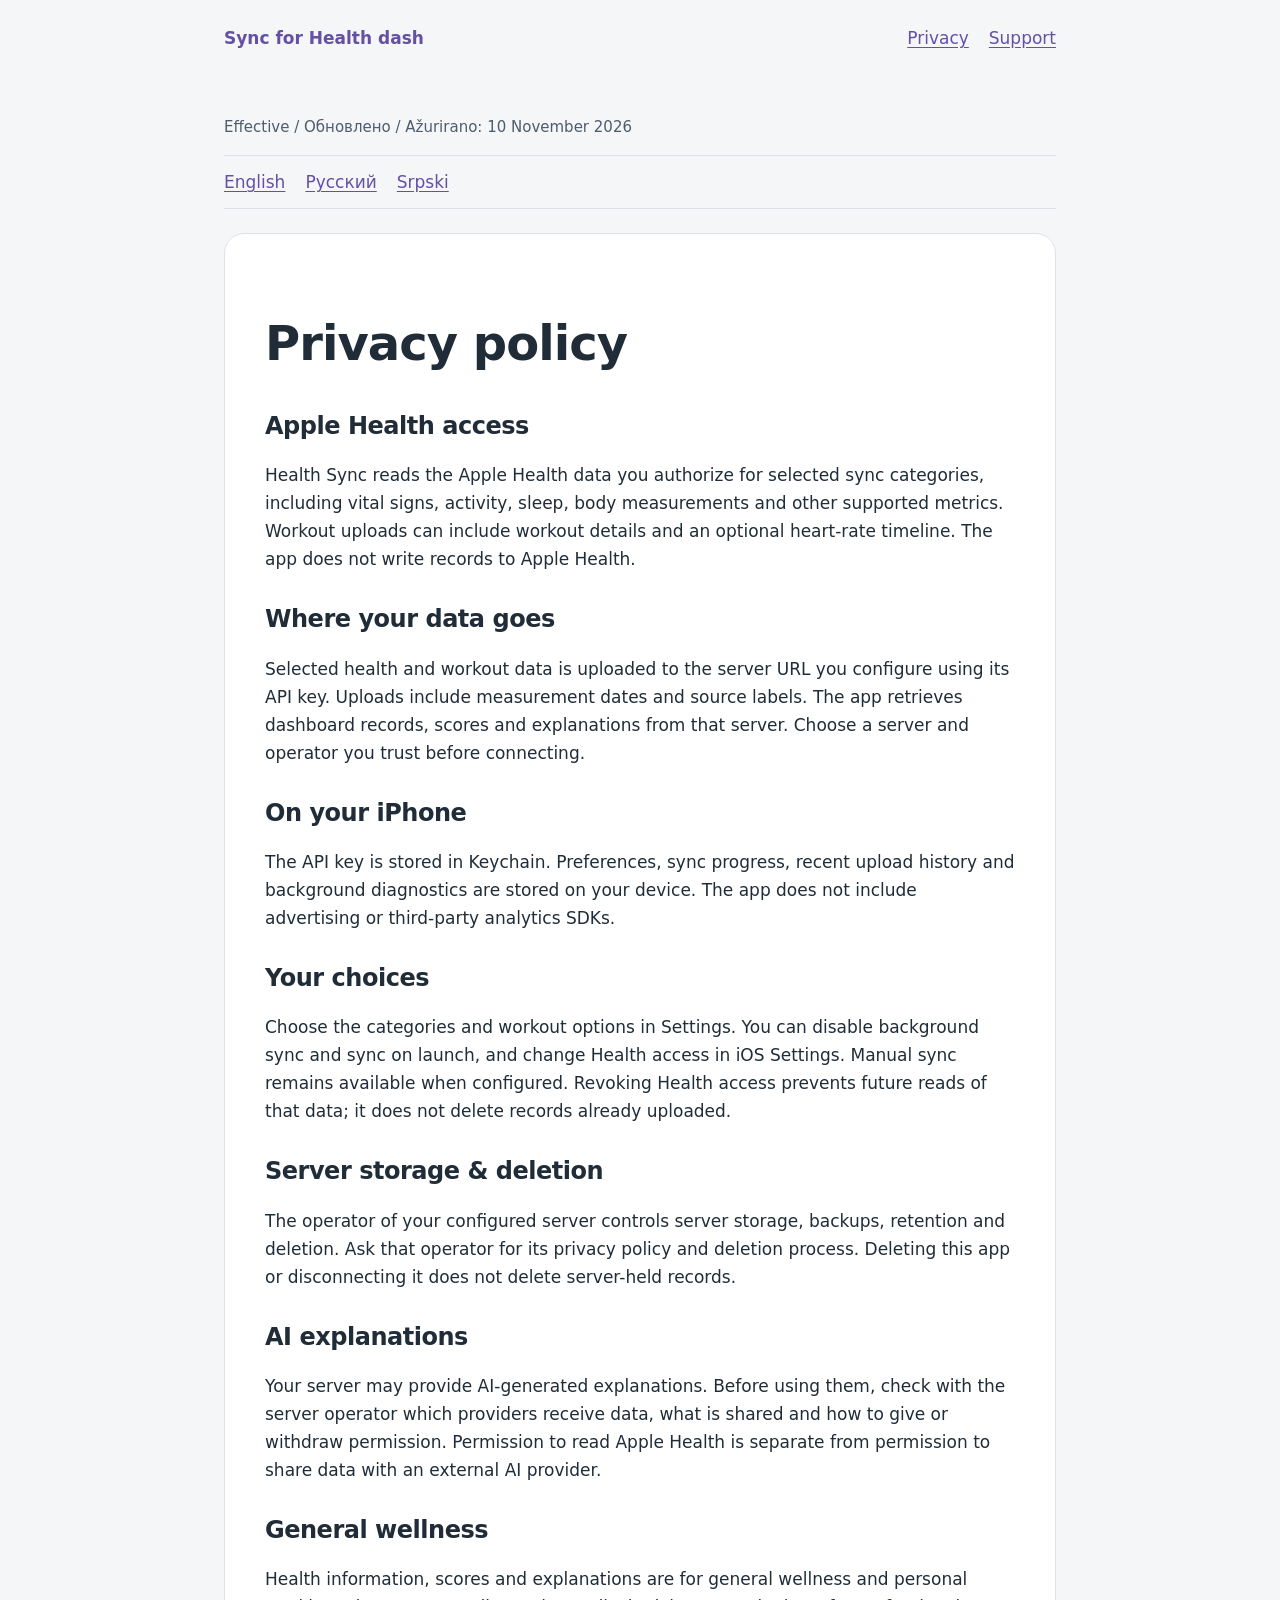
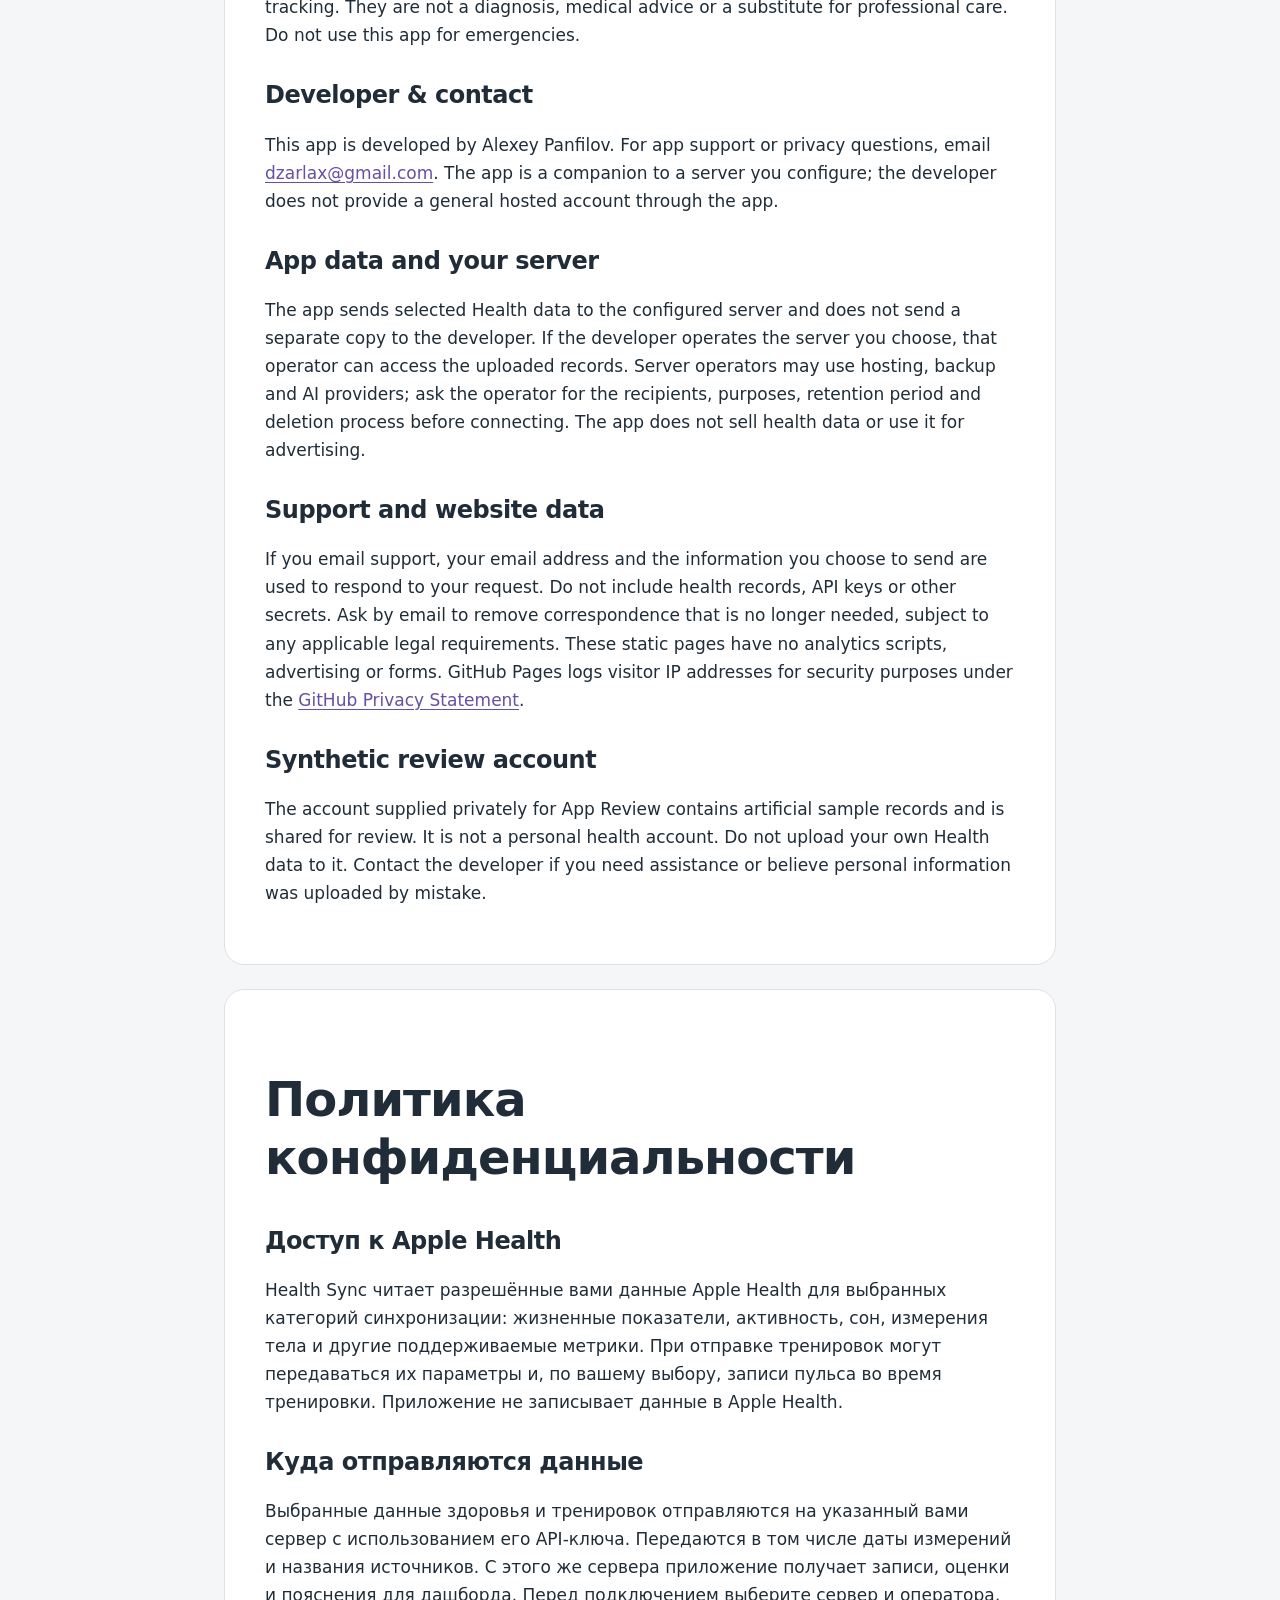
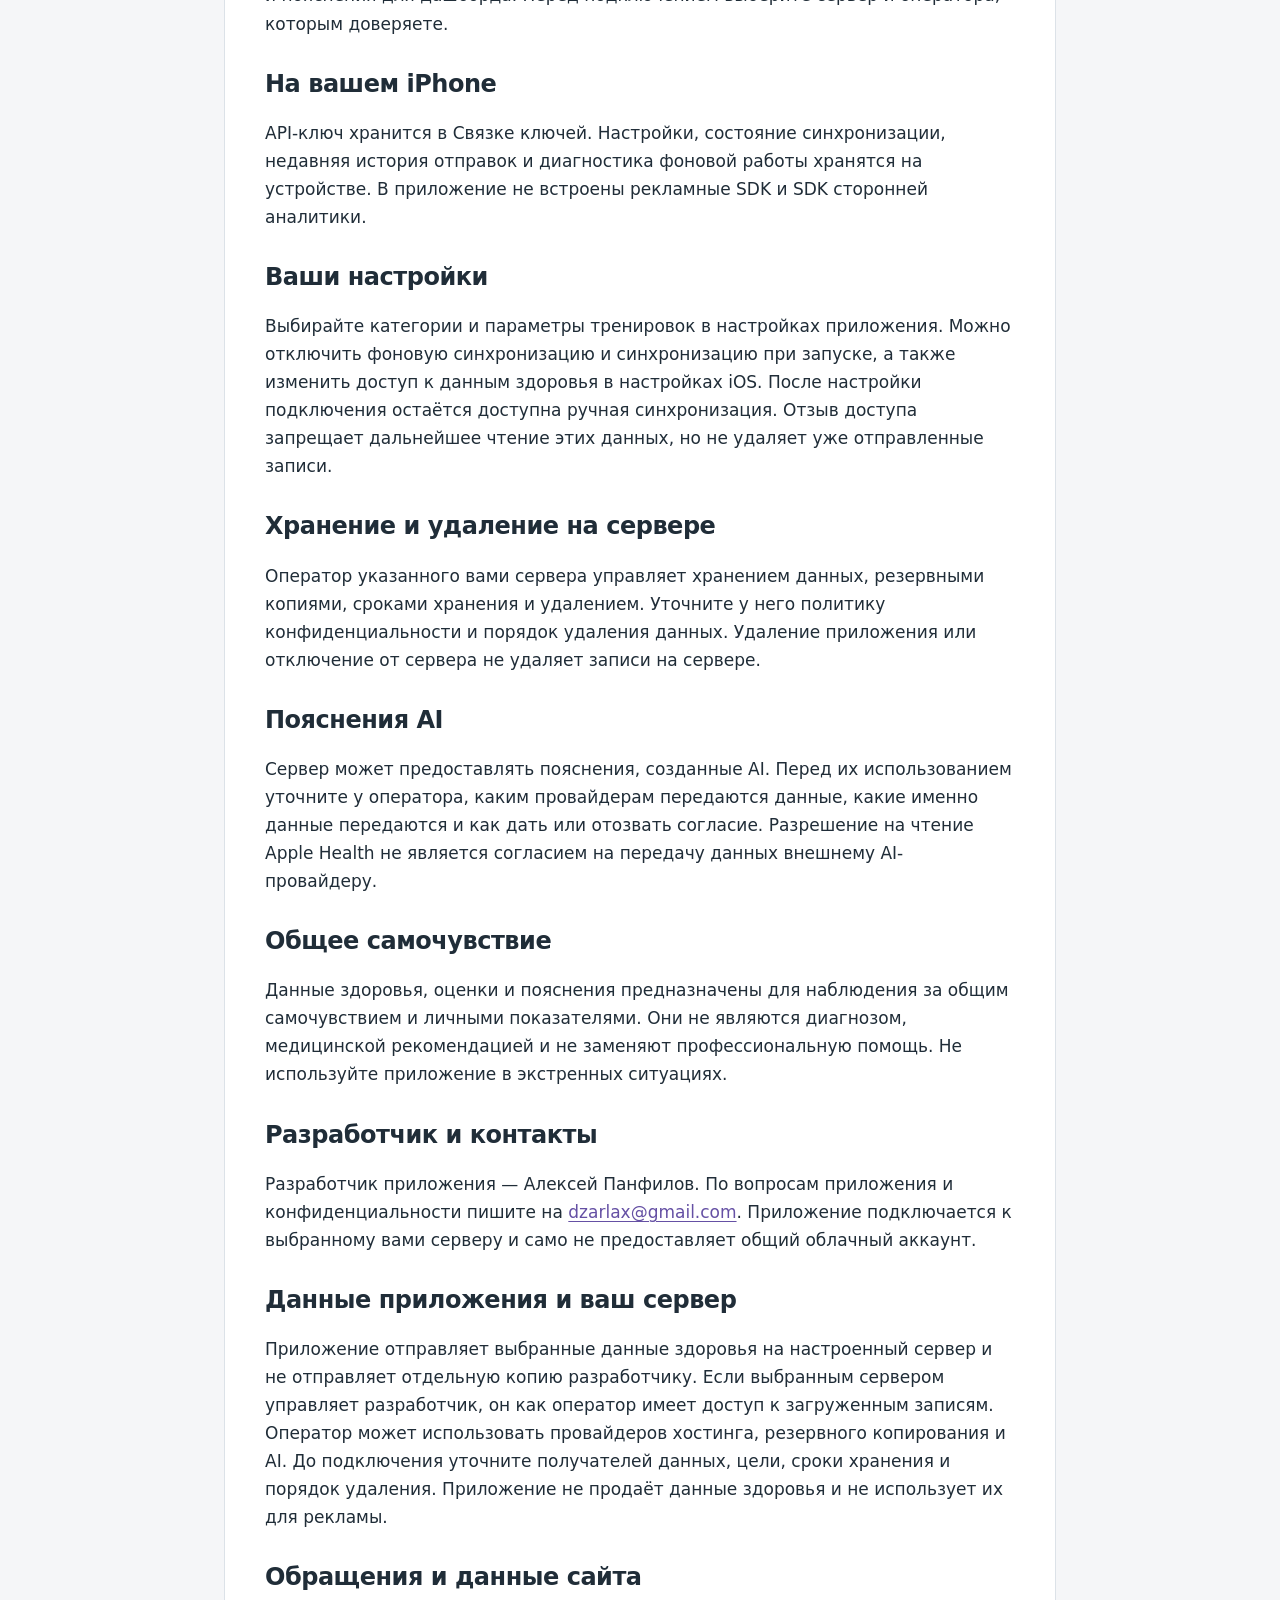
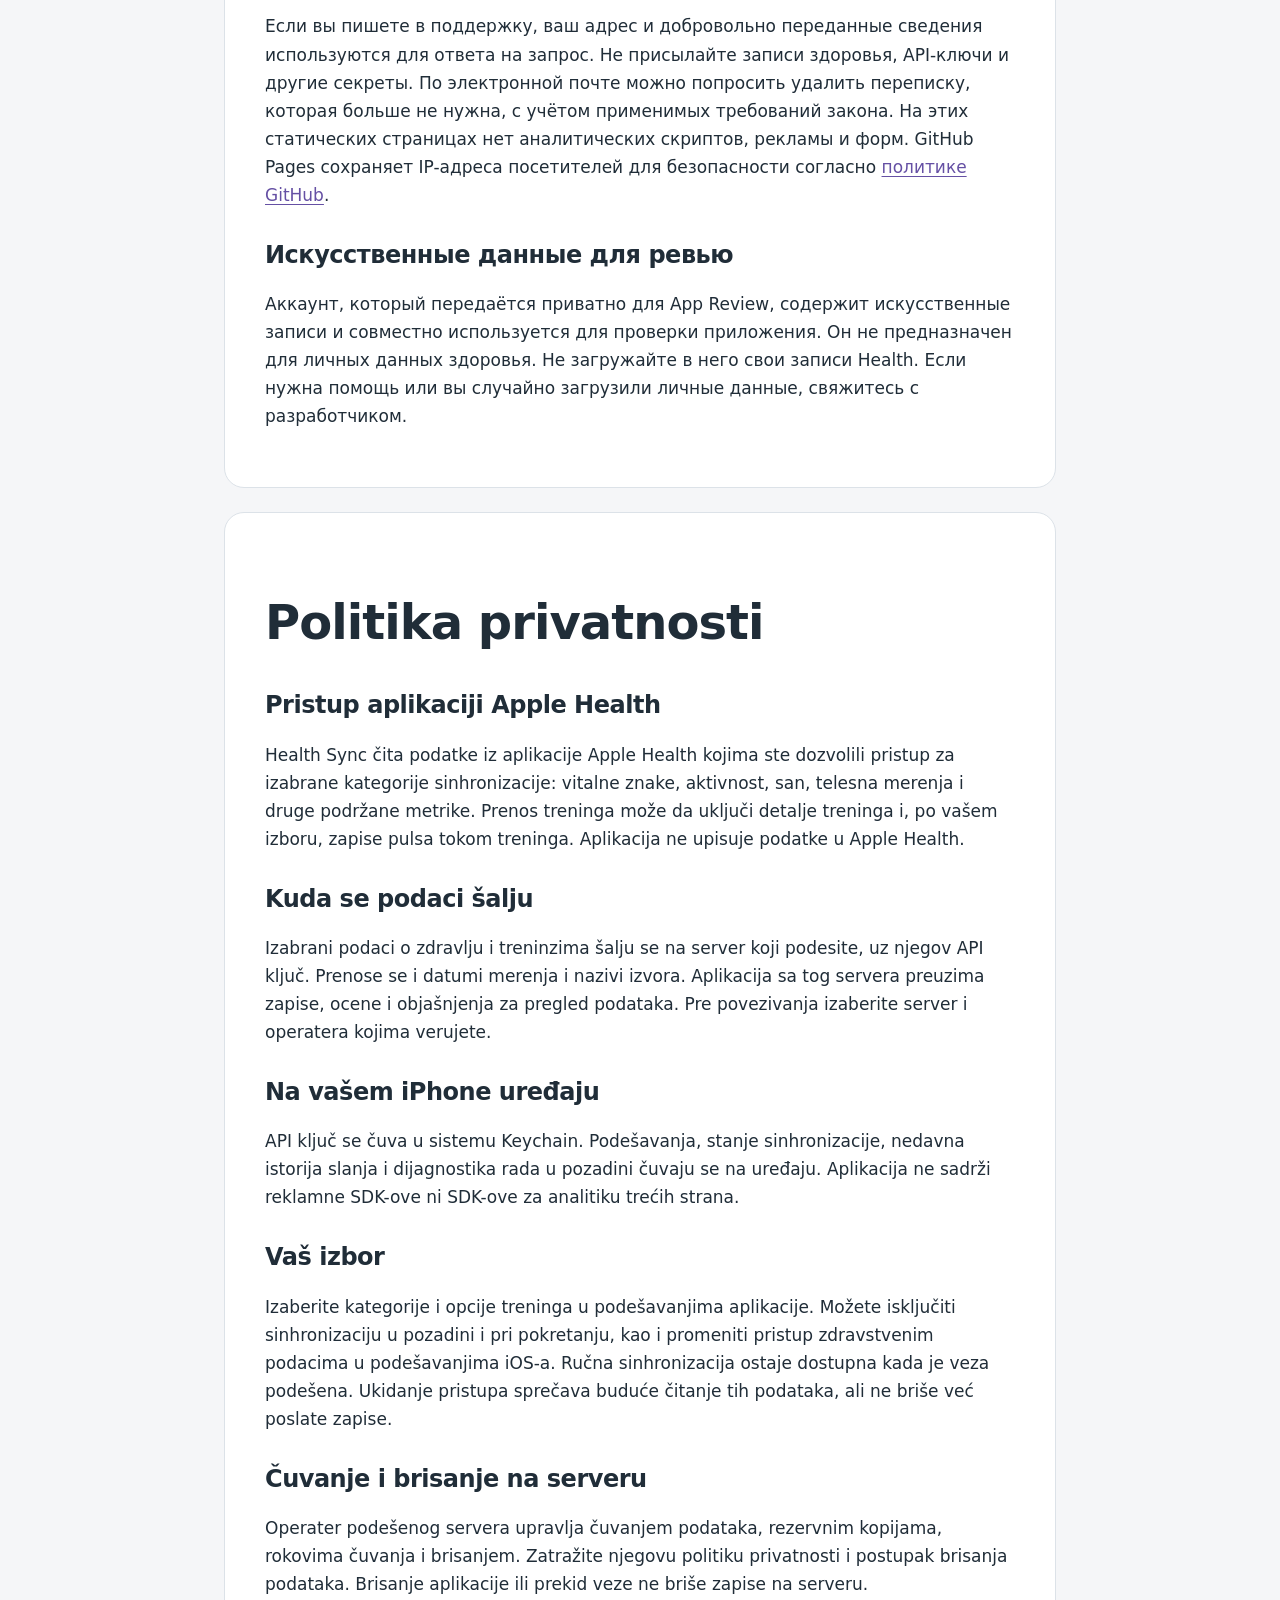
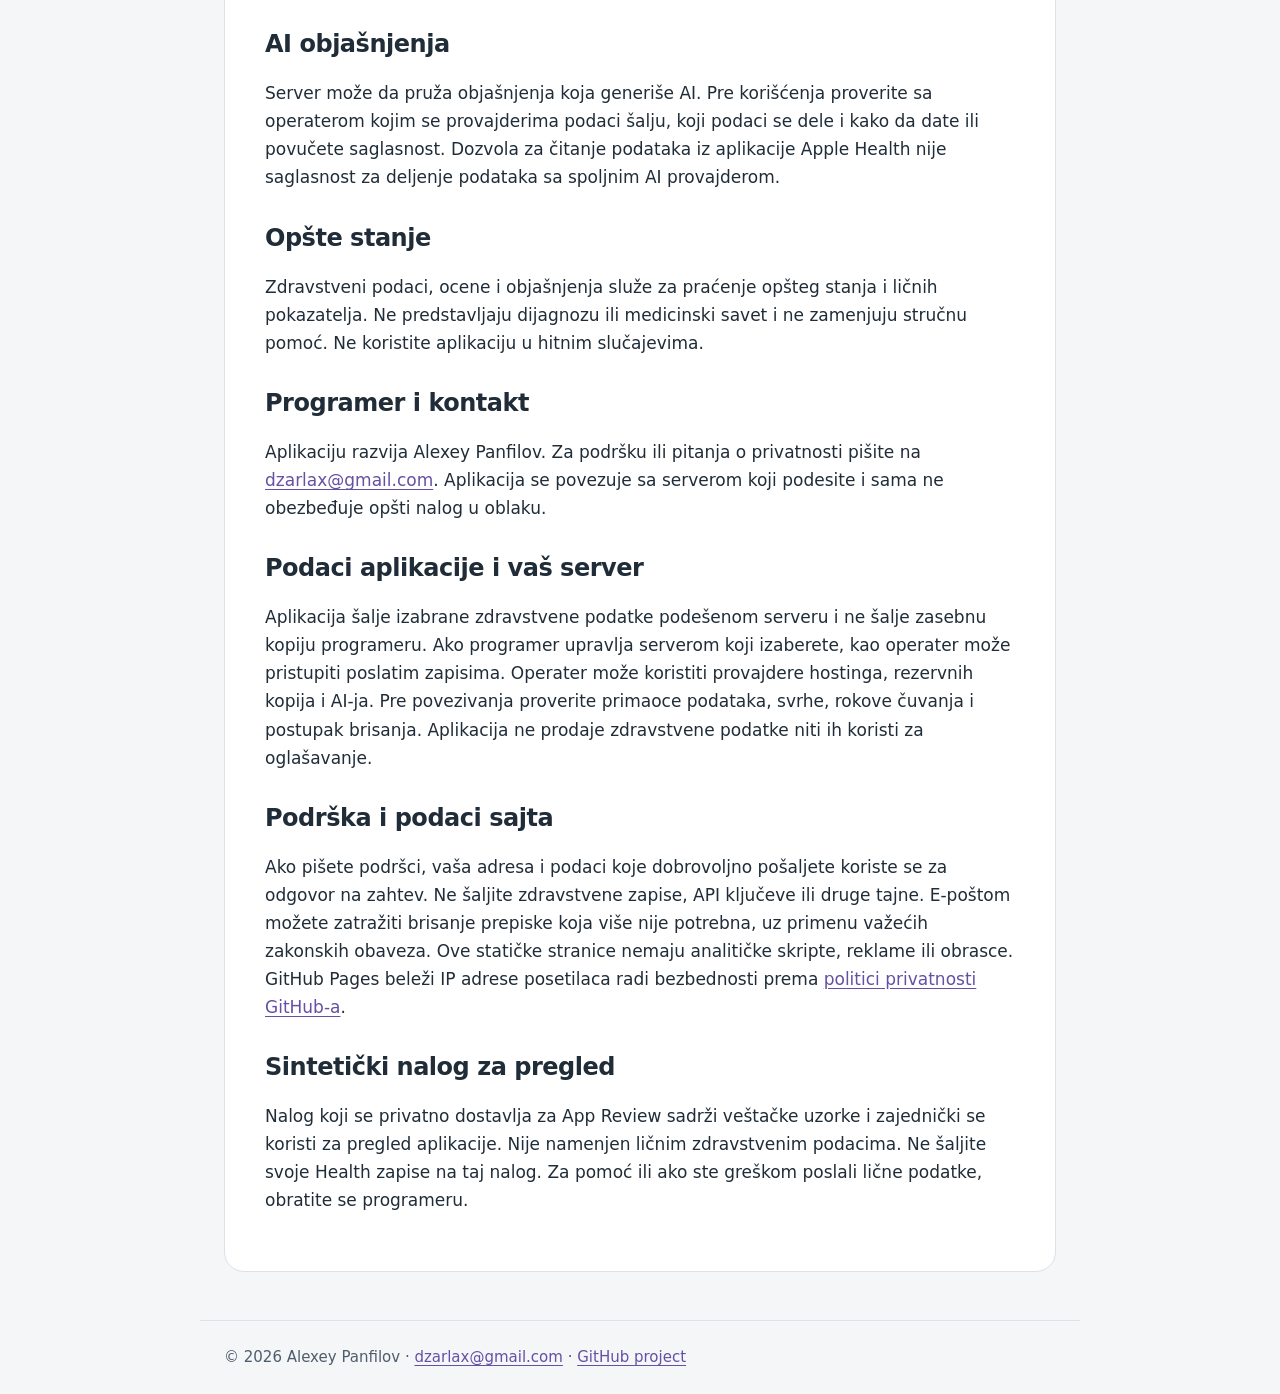
==== privacy.html @ d745d449 "docs: publish Health Sync privacy and support pages" ====
<!doctype html>
<html lang="en"><head><meta charset="utf-8"><meta name="viewport" content="width=device-width,initial-scale=1"><meta name="description" content="Privacy policy for Sync for Health dash, an iPhone companion to a self-hosted Health Dashboard server."><title>Privacy policy · Sync for Health dash</title><link rel="stylesheet" href="site.css"></head><body><header><a href="index.html">Sync for Health dash</a><nav aria-label="Site"><a href="privacy.html">Privacy</a><a href="support.html">Support</a></nav></header><main><p class="meta">Effective / Обновлено / Ažurirano: 10 November 2026</p><nav class="languages" aria-label="Language"><a href="#en" lang="en">English</a><a href="#ru" lang="ru">Русский</a><a href="#sr" lang="sr">Srpski</a></nav><article id="en" lang="en"><h1>Privacy policy</h1><section><h2>Apple Health access</h2><p>Health Sync reads the Apple Health data you authorize for selected sync categories, including vital signs, activity, sleep, body measurements and other supported metrics. Workout uploads can include workout details and an optional heart-rate timeline. The app does not write records to Apple Health.</p></section><section><h2>Where your data goes</h2><p>Selected health and workout data is uploaded to the server URL you configure using its API key. Uploads include measurement dates and source labels. The app retrieves dashboard records, scores and explanations from that server. Choose a server and operator you trust before connecting.</p></section><section><h2>On your iPhone</h2><p>The API key is stored in Keychain. Preferences, sync progress, recent upload history and background diagnostics are stored on your device. The app does not include advertising or third-party analytics SDKs.</p></section><section><h2>Your choices</h2><p>Choose the categories and workout options in Settings. You can disable background sync and sync on launch, and change Health access in iOS Settings. Manual sync remains available when configured. Revoking Health access prevents future reads of that data; it does not delete records already uploaded.</p></section><section><h2>Server storage &amp; deletion</h2><p>The operator of your configured server controls server storage, backups, retention and deletion. Ask that operator for its privacy policy and deletion process. Deleting this app or disconnecting it does not delete server-held records.</p></section><section><h2>AI explanations</h2><p>Your server may provide AI-generated explanations. Before using them, check with the server operator which providers receive data, what is shared and how to give or withdraw permission. Permission to read Apple Health is separate from permission to share data with an external AI provider.</p></section><section><h2>General wellness</h2><p>Health information, scores and explanations are for general wellness and personal tracking. They are not a diagnosis, medical advice or a substitute for professional care. Do not use this app for emergencies.</p></section><section><h2>Developer &amp; contact</h2><p>This app is developed by Alexey Panfilov. For app support or privacy questions, email <a href="mailto:dzarlax@gmail.com">dzarlax@gmail.com</a>. The app is a companion to a server you configure; the developer does not provide a general hosted account through the app.</p></section><section><h2>App data and your server</h2><p>The app sends selected Health data to the configured server and does not send a separate copy to the developer. If the developer operates the server you choose, that operator can access the uploaded records. Server operators may use hosting, backup and AI providers; ask the operator for the recipients, purposes, retention period and deletion process before connecting. The app does not sell health data or use it for advertising.</p></section><section><h2>Support and website data</h2><p>If you email support, your email address and the information you choose to send are used to respond to your request. Do not include health records, API keys or other secrets. Ask by email to remove correspondence that is no longer needed, subject to any applicable legal requirements. These static pages have no analytics scripts, advertising or forms. GitHub Pages logs visitor IP addresses for security purposes under the <a href="https://docs.github.com/en/site-policy/privacy-policies/github-general-privacy-statement">GitHub Privacy Statement</a>.</p></section><section><h2>Synthetic review account</h2><p>The account supplied privately for App Review contains artificial sample records and is shared for review. It is not a personal health account. Do not upload your own Health data to it. Contact the developer if you need assistance or believe personal information was uploaded by mistake.</p></section></article><article id="ru" lang="ru"><h1>Политика конфиденциальности</h1><section><h2>Доступ к Apple Health</h2><p>Health Sync читает разрешённые вами данные Apple Health для выбранных категорий синхронизации: жизненные показатели, активность, сон, измерения тела и другие поддерживаемые метрики. При отправке тренировок могут передаваться их параметры и, по вашему выбору, записи пульса во время тренировки. Приложение не записывает данные в Apple Health.</p></section><section><h2>Куда отправляются данные</h2><p>Выбранные данные здоровья и тренировок отправляются на указанный вами сервер с использованием его API-ключа. Передаются в том числе даты измерений и названия источников. С этого же сервера приложение получает записи, оценки и пояснения для дашборда. Перед подключением выберите сервер и оператора, которым доверяете.</p></section><section><h2>На вашем iPhone</h2><p>API-ключ хранится в Связке ключей. Настройки, состояние синхронизации, недавняя история отправок и диагностика фоновой работы хранятся на устройстве. В приложение не встроены рекламные SDK и SDK сторонней аналитики.</p></section><section><h2>Ваши настройки</h2><p>Выбирайте категории и параметры тренировок в настройках приложения. Можно отключить фоновую синхронизацию и синхронизацию при запуске, а также изменить доступ к данным здоровья в настройках iOS. После настройки подключения остаётся доступна ручная синхронизация. Отзыв доступа запрещает дальнейшее чтение этих данных, но не удаляет уже отправленные записи.</p></section><section><h2>Хранение и удаление на сервере</h2><p>Оператор указанного вами сервера управляет хранением данных, резервными копиями, сроками хранения и удалением. Уточните у него политику конфиденциальности и порядок удаления данных. Удаление приложения или отключение от сервера не удаляет записи на сервере.</p></section><section><h2>Пояснения AI</h2><p>Сервер может предоставлять пояснения, созданные AI. Перед их использованием уточните у оператора, каким провайдерам передаются данные, какие именно данные передаются и как дать или отозвать согласие. Разрешение на чтение Apple Health не является согласием на передачу данных внешнему AI-провайдеру.</p></section><section><h2>Общее самочувствие</h2><p>Данные здоровья, оценки и пояснения предназначены для наблюдения за общим самочувствием и личными показателями. Они не являются диагнозом, медицинской рекомендацией и не заменяют профессиональную помощь. Не используйте приложение в экстренных ситуациях.</p></section><section><h2>Разработчик и контакты</h2><p>Разработчик приложения — Алексей Панфилов. По вопросам приложения и конфиденциальности пишите на <a href="mailto:dzarlax@gmail.com">dzarlax@gmail.com</a>. Приложение подключается к выбранному вами серверу и само не предоставляет общий облачный аккаунт.</p></section><section><h2>Данные приложения и ваш сервер</h2><p>Приложение отправляет выбранные данные здоровья на настроенный сервер и не отправляет отдельную копию разработчику. Если выбранным сервером управляет разработчик, он как оператор имеет доступ к загруженным записям. Оператор может использовать провайдеров хостинга, резервного копирования и AI. До подключения уточните получателей данных, цели, сроки хранения и порядок удаления. Приложение не продаёт данные здоровья и не использует их для рекламы.</p></section><section><h2>Обращения и данные сайта</h2><p>Если вы пишете в поддержку, ваш адрес и добровольно переданные сведения используются для ответа на запрос. Не присылайте записи здоровья, API-ключи и другие секреты. По электронной почте можно попросить удалить переписку, которая больше не нужна, с учётом применимых требований закона. На этих статических страницах нет аналитических скриптов, рекламы и форм. GitHub Pages сохраняет IP-адреса посетителей для безопасности согласно <a href="https://docs.github.com/en/site-policy/privacy-policies/github-general-privacy-statement">политике GitHub</a>.</p></section><section><h2>Искусственные данные для ревью</h2><p>Аккаунт, который передаётся приватно для App Review, содержит искусственные записи и совместно используется для проверки приложения. Он не предназначен для личных данных здоровья. Не загружайте в него свои записи Health. Если нужна помощь или вы случайно загрузили личные данные, свяжитесь с разработчиком.</p></section></article><article id="sr" lang="sr"><h1>Politika privatnosti</h1><section><h2>Pristup aplikaciji Apple Health</h2><p>Health Sync čita podatke iz aplikacije Apple Health kojima ste dozvolili pristup za izabrane kategorije sinhronizacije: vitalne znake, aktivnost, san, telesna merenja i druge podržane metrike. Prenos treninga može da uključi detalje treninga i, po vašem izboru, zapise pulsa tokom treninga. Aplikacija ne upisuje podatke u Apple Health.</p></section><section><h2>Kuda se podaci šalju</h2><p>Izabrani podaci o zdravlju i treninzima šalju se na server koji podesite, uz njegov API ključ. Prenose se i datumi merenja i nazivi izvora. Aplikacija sa tog servera preuzima zapise, ocene i objašnjenja za pregled podataka. Pre povezivanja izaberite server i operatera kojima verujete.</p></section><section><h2>Na vašem iPhone uređaju</h2><p>API ključ se čuva u sistemu Keychain. Podešavanja, stanje sinhronizacije, nedavna istorija slanja i dijagnostika rada u pozadini čuvaju se na uređaju. Aplikacija ne sadrži reklamne SDK-ove ni SDK-ove za analitiku trećih strana.</p></section><section><h2>Vaš izbor</h2><p>Izaberite kategorije i opcije treninga u podešavanjima aplikacije. Možete isključiti sinhronizaciju u pozadini i pri pokretanju, kao i promeniti pristup zdravstvenim podacima u podešavanjima iOS-a. Ručna sinhronizacija ostaje dostupna kada je veza podešena. Ukidanje pristupa sprečava buduće čitanje tih podataka, ali ne briše već poslate zapise.</p></section><section><h2>Čuvanje i brisanje na serveru</h2><p>Operater podešenog servera upravlja čuvanjem podataka, rezervnim kopijama, rokovima čuvanja i brisanjem. Zatražite njegovu politiku privatnosti i postupak brisanja podataka. Brisanje aplikacije ili prekid veze ne briše zapise na serveru.</p></section><section><h2>AI objašnjenja</h2><p>Server može da pruža objašnjenja koja generiše AI. Pre korišćenja proverite sa operaterom kojim se provajderima podaci šalju, koji podaci se dele i kako da date ili povučete saglasnost. Dozvola za čitanje podataka iz aplikacije Apple Health nije saglasnost za deljenje podataka sa spoljnim AI provajderom.</p></section><section><h2>Opšte stanje</h2><p>Zdravstveni podaci, ocene i objašnjenja služe za praćenje opšteg stanja i ličnih pokazatelja. Ne predstavljaju dijagnozu ili medicinski savet i ne zamenjuju stručnu pomoć. Ne koristite aplikaciju u hitnim slučajevima.</p></section><section><h2>Programer i kontakt</h2><p>Aplikaciju razvija Alexey Panfilov. Za podršku ili pitanja o privatnosti pišite na <a href="mailto:dzarlax@gmail.com">dzarlax@gmail.com</a>. Aplikacija se povezuje sa serverom koji podesite i sama ne obezbeđuje opšti nalog u oblaku.</p></section><section><h2>Podaci aplikacije i vaš server</h2><p>Aplikacija šalje izabrane zdravstvene podatke podešenom serveru i ne šalje zasebnu kopiju programeru. Ako programer upravlja serverom koji izaberete, kao operater može pristupiti poslatim zapisima. Operater može koristiti provajdere hostinga, rezervnih kopija i AI-ja. Pre povezivanja proverite primaoce podataka, svrhe, rokove čuvanja i postupak brisanja. Aplikacija ne prodaje zdravstvene podatke niti ih koristi za oglašavanje.</p></section><section><h2>Podrška i podaci sajta</h2><p>Ako pišete podršci, vaša adresa i podaci koje dobrovoljno pošaljete koriste se za odgovor na zahtev. Ne šaljite zdravstvene zapise, API ključeve ili druge tajne. E-poštom možete zatražiti brisanje prepiske koja više nije potrebna, uz primenu važećih zakonskih obaveza. Ove statičke stranice nemaju analitičke skripte, reklame ili obrasce. GitHub Pages beleži IP adrese posetilaca radi bezbednosti prema <a href="https://docs.github.com/en/site-policy/privacy-policies/github-general-privacy-statement">politici privatnosti GitHub-a</a>.</p></section><section><h2>Sintetički nalog za pregled</h2><p>Nalog koji se privatno dostavlja za App Review sadrži veštačke uzorke i zajednički se koristi za pregled aplikacije. Nije namenjen ličnim zdravstvenim podacima. Ne šaljite svoje Health zapise na taj nalog. Za pomoć ili ako ste greškom poslali lične podatke, obratite se programeru.</p></section></article></main><footer>© 2026 Alexey Panfilov · <a href="mailto:dzarlax@gmail.com">dzarlax@gmail.com</a> · <a href="https://github.com/Dzarlax-AI/health-sync">GitHub project</a></footer></body></html>
---- site.css ----
*{box-sizing:border-box}:root{color-scheme:light dark;--bg:#f5f6f8;--paper:#fff;--ink:#202d38;--muted:#4e5d6d;--accent:#6550a4;--line:#dce2e8}body{margin:0;background:var(--bg);color:var(--ink);font:17px/1.65 system-ui,-apple-system,sans-serif}header,main,footer{max-width:880px;margin:auto;padding:24px}header{display:flex;align-items:center;justify-content:space-between;gap:20px;flex-wrap:wrap}header>a{font-weight:700;text-decoration:none}nav{display:flex;gap:20px;flex-wrap:wrap}a{color:var(--accent);text-underline-offset:.2em}h1,h2,h3{line-height:1.22;letter-spacing:-.02em}h1{font-size:clamp(32px,6vw,48px)}h2{font-size:24px;margin-top:32px}article{background:var(--paper);border:1px solid var(--line);border-radius:20px;padding:clamp(20px,5vw,40px);margin:24px 0;scroll-margin-top:20px}p,li{overflow-wrap:anywhere}.meta{color:var(--muted);font-size:15px}.languages{padding:12px 0;border-top:1px solid var(--line);border-bottom:1px solid var(--line)}footer{border-top:1px solid var(--line);font-size:15px;color:var(--muted)}@media(prefers-color-scheme:dark){:root{--bg:#1c222c;--paper:#292f3f;--ink:#eff2f8;--muted:#b4becf;--accent:#b9a7f2;--line:#444d61}}
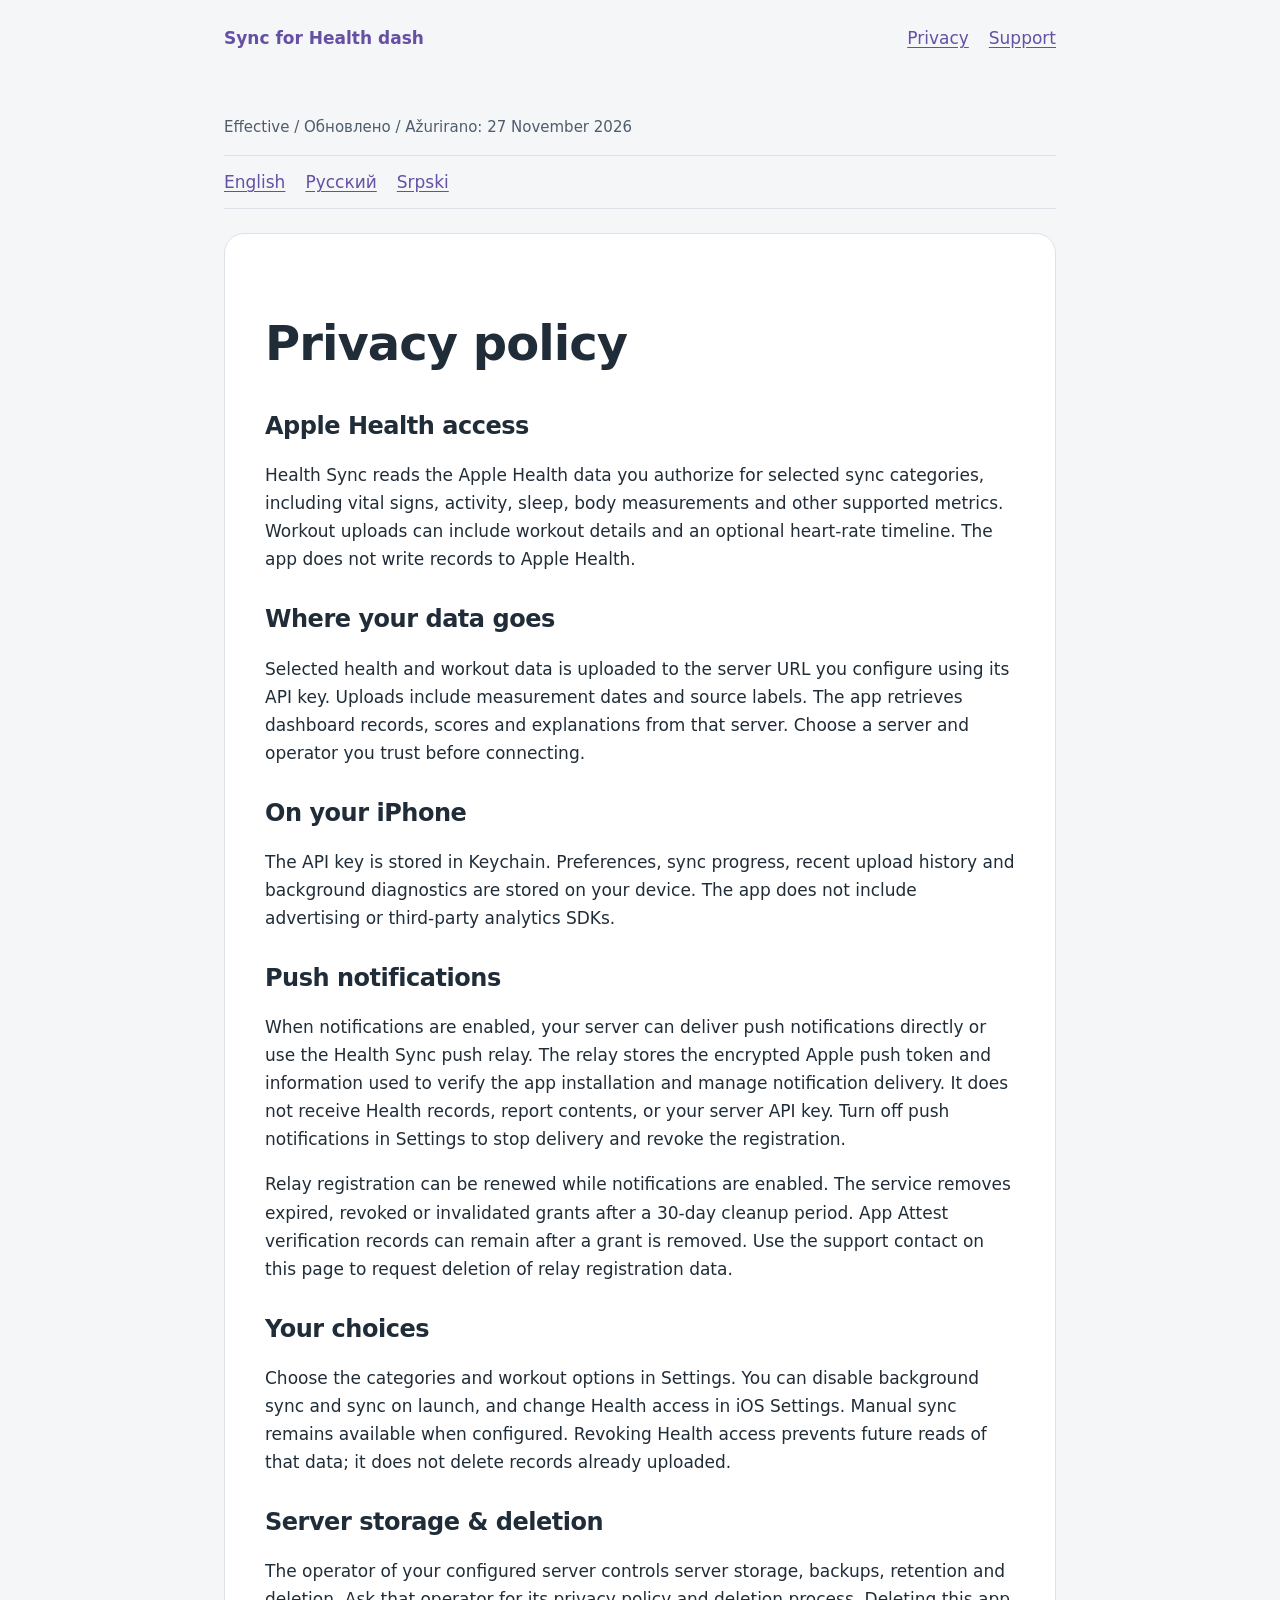
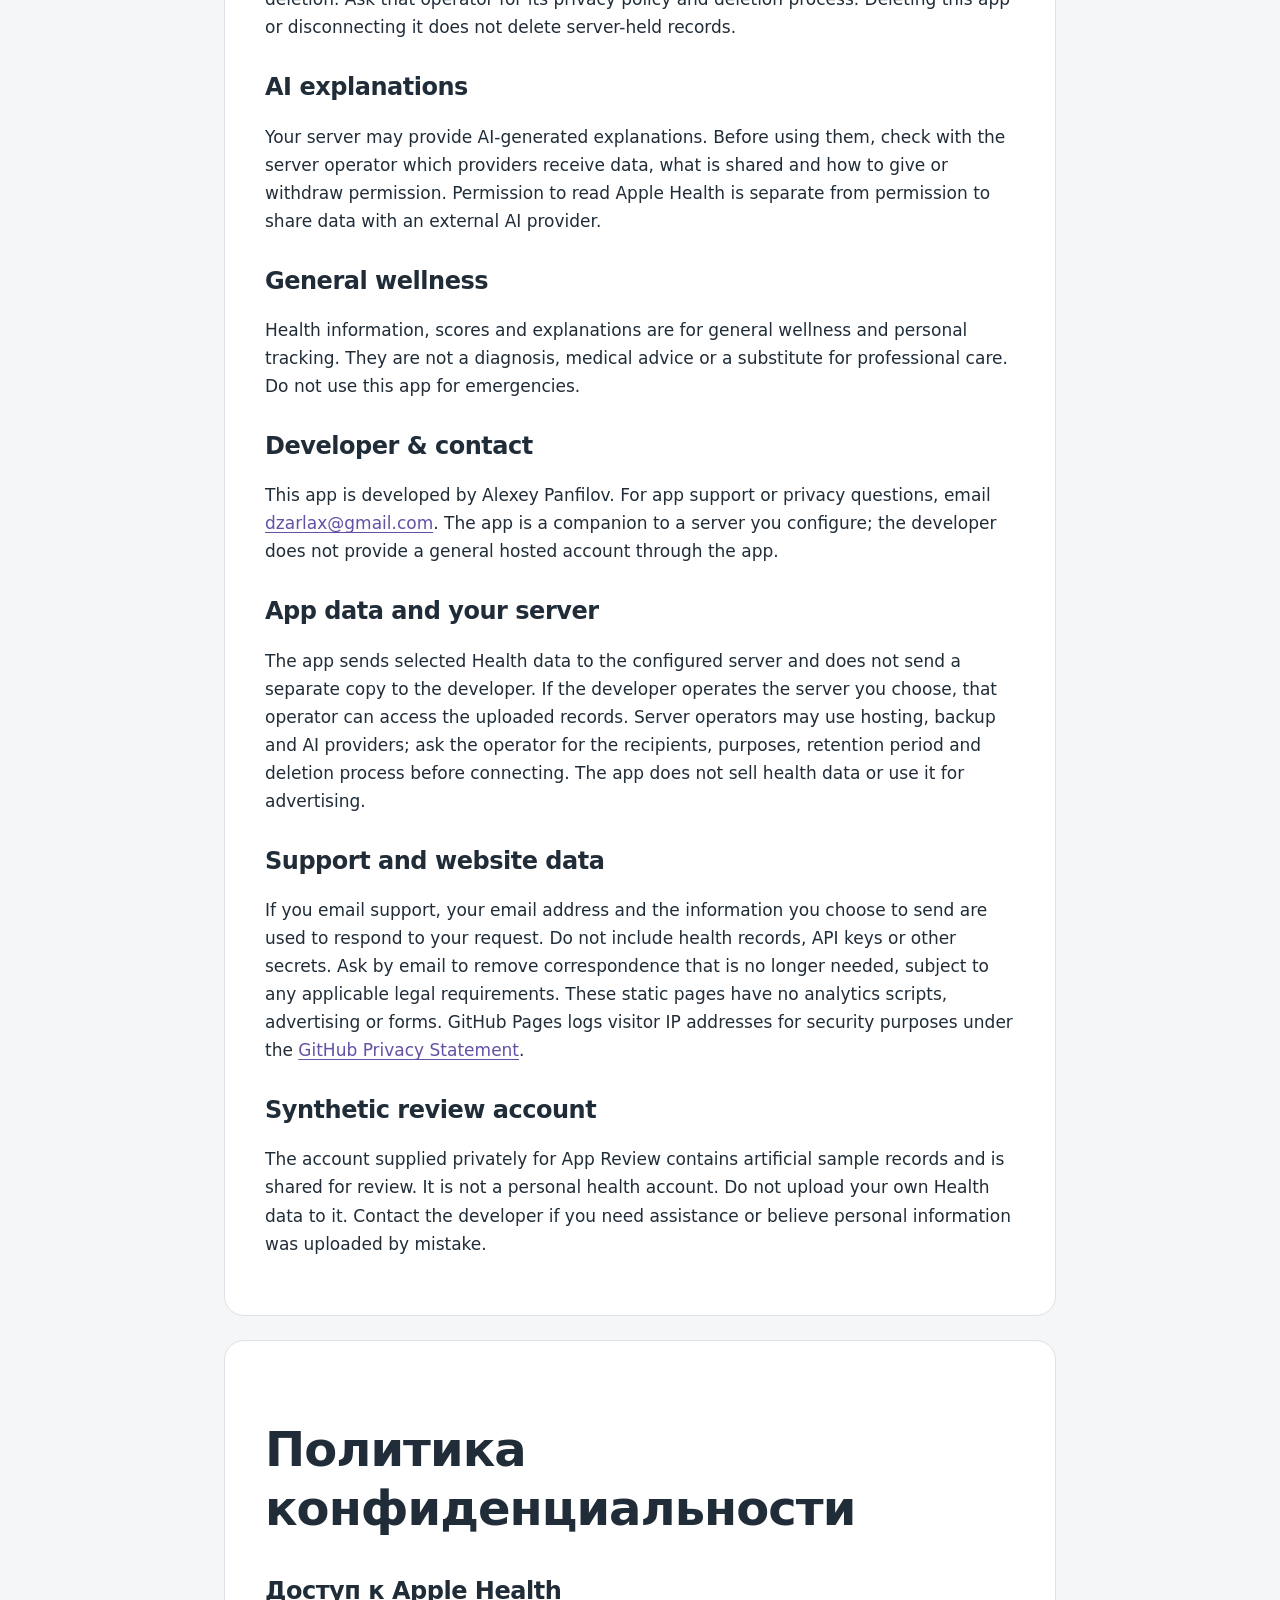
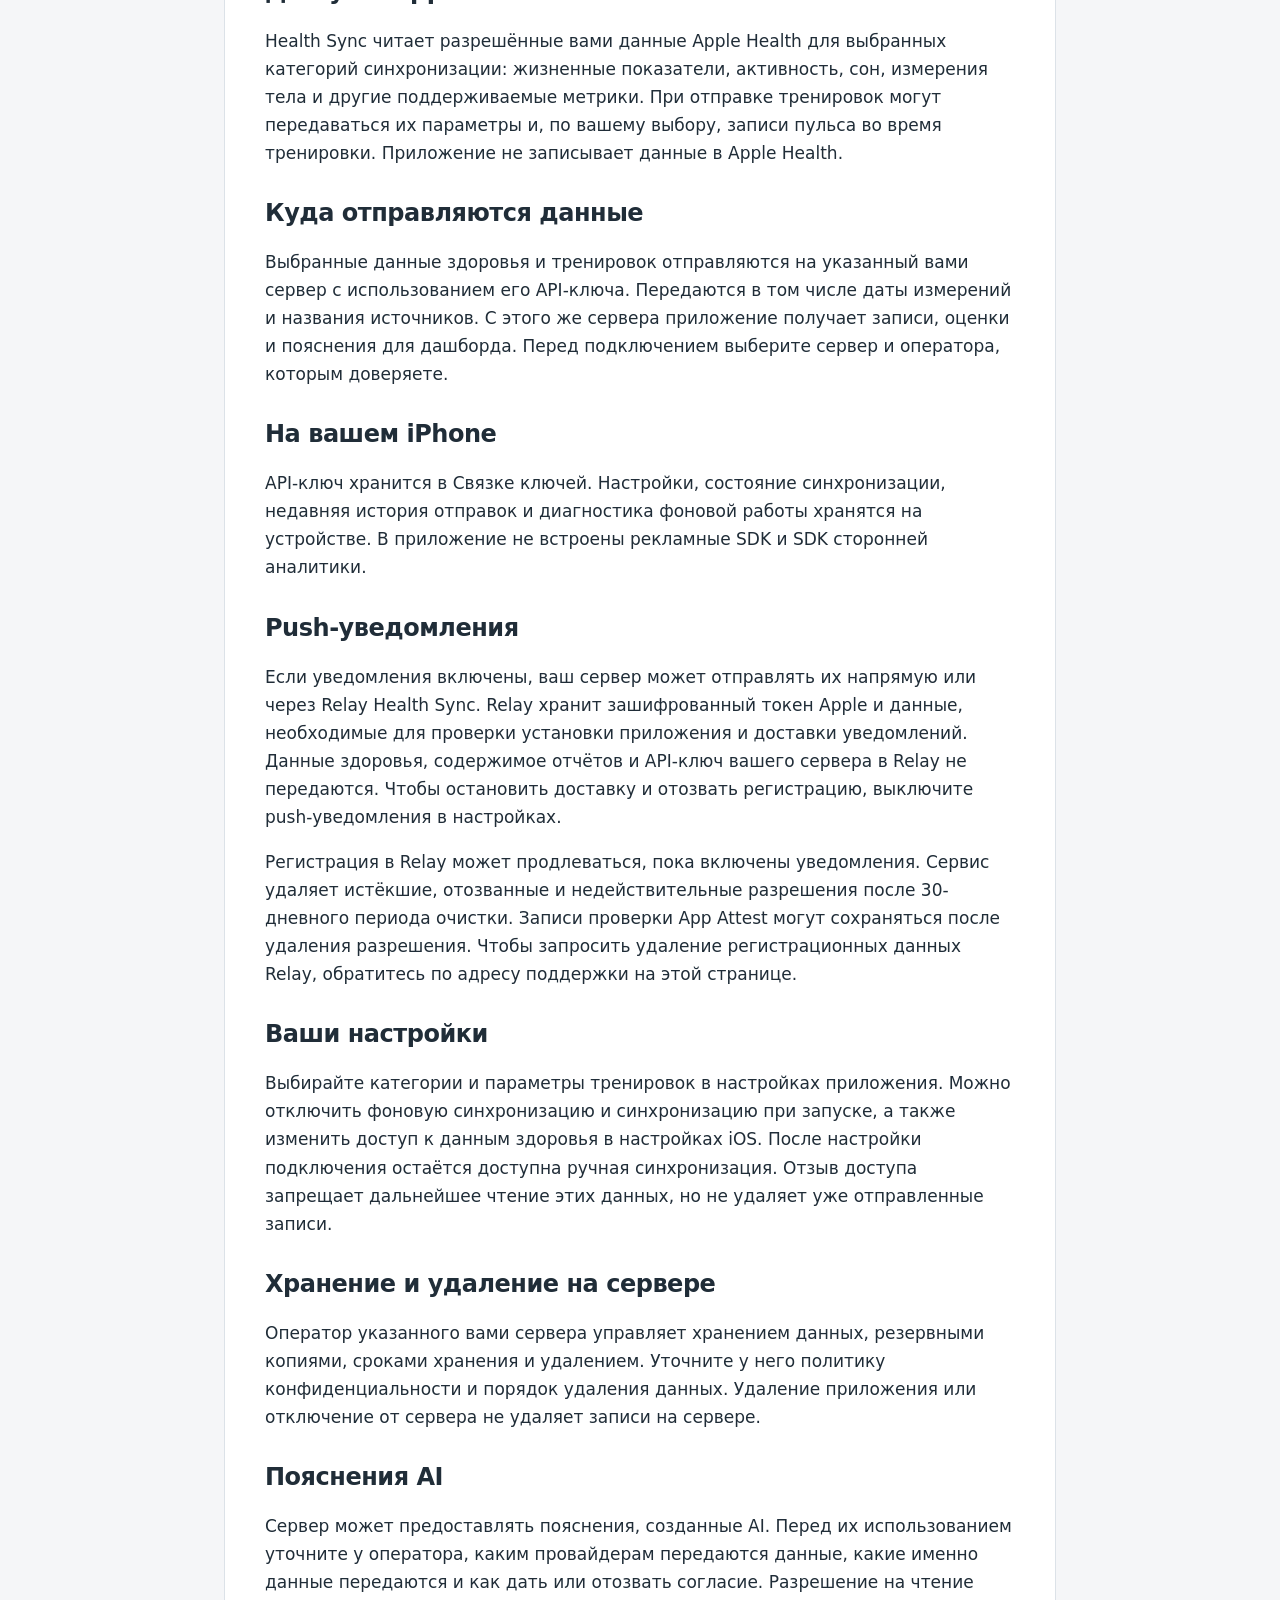
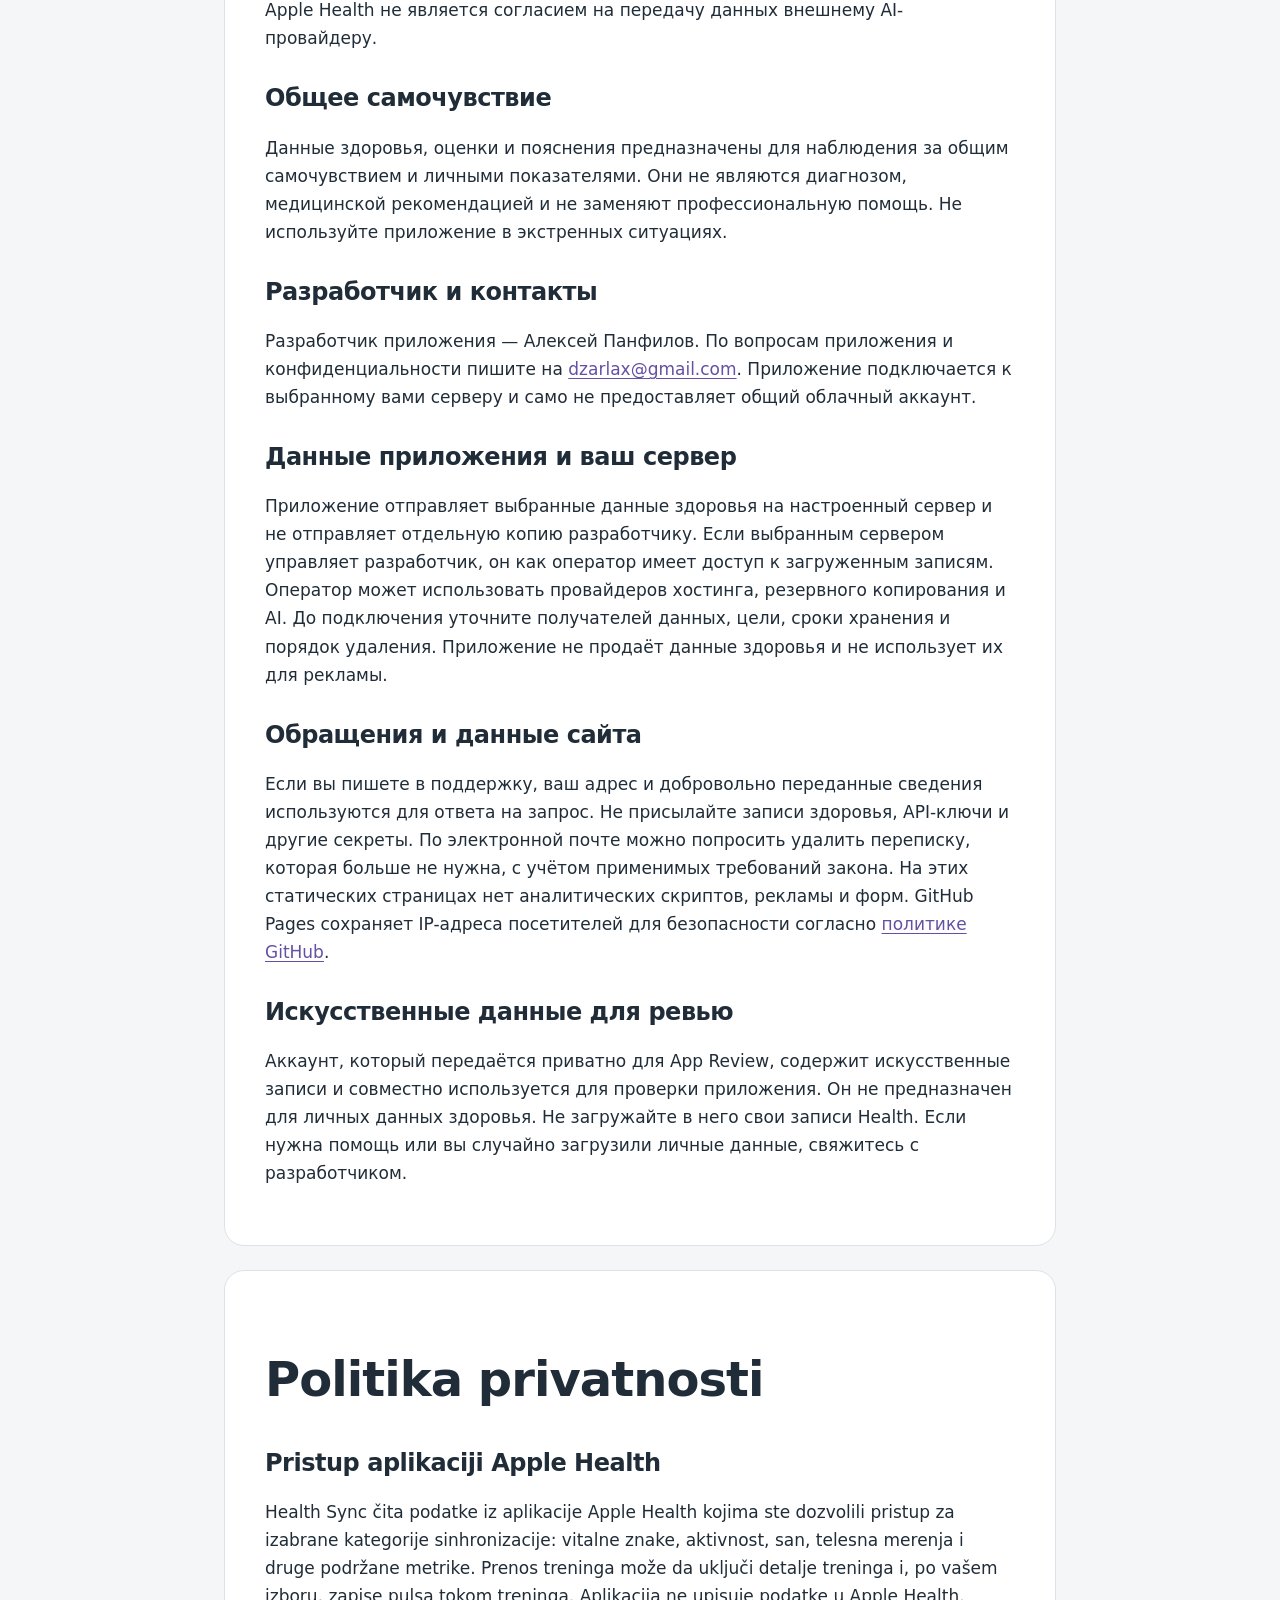
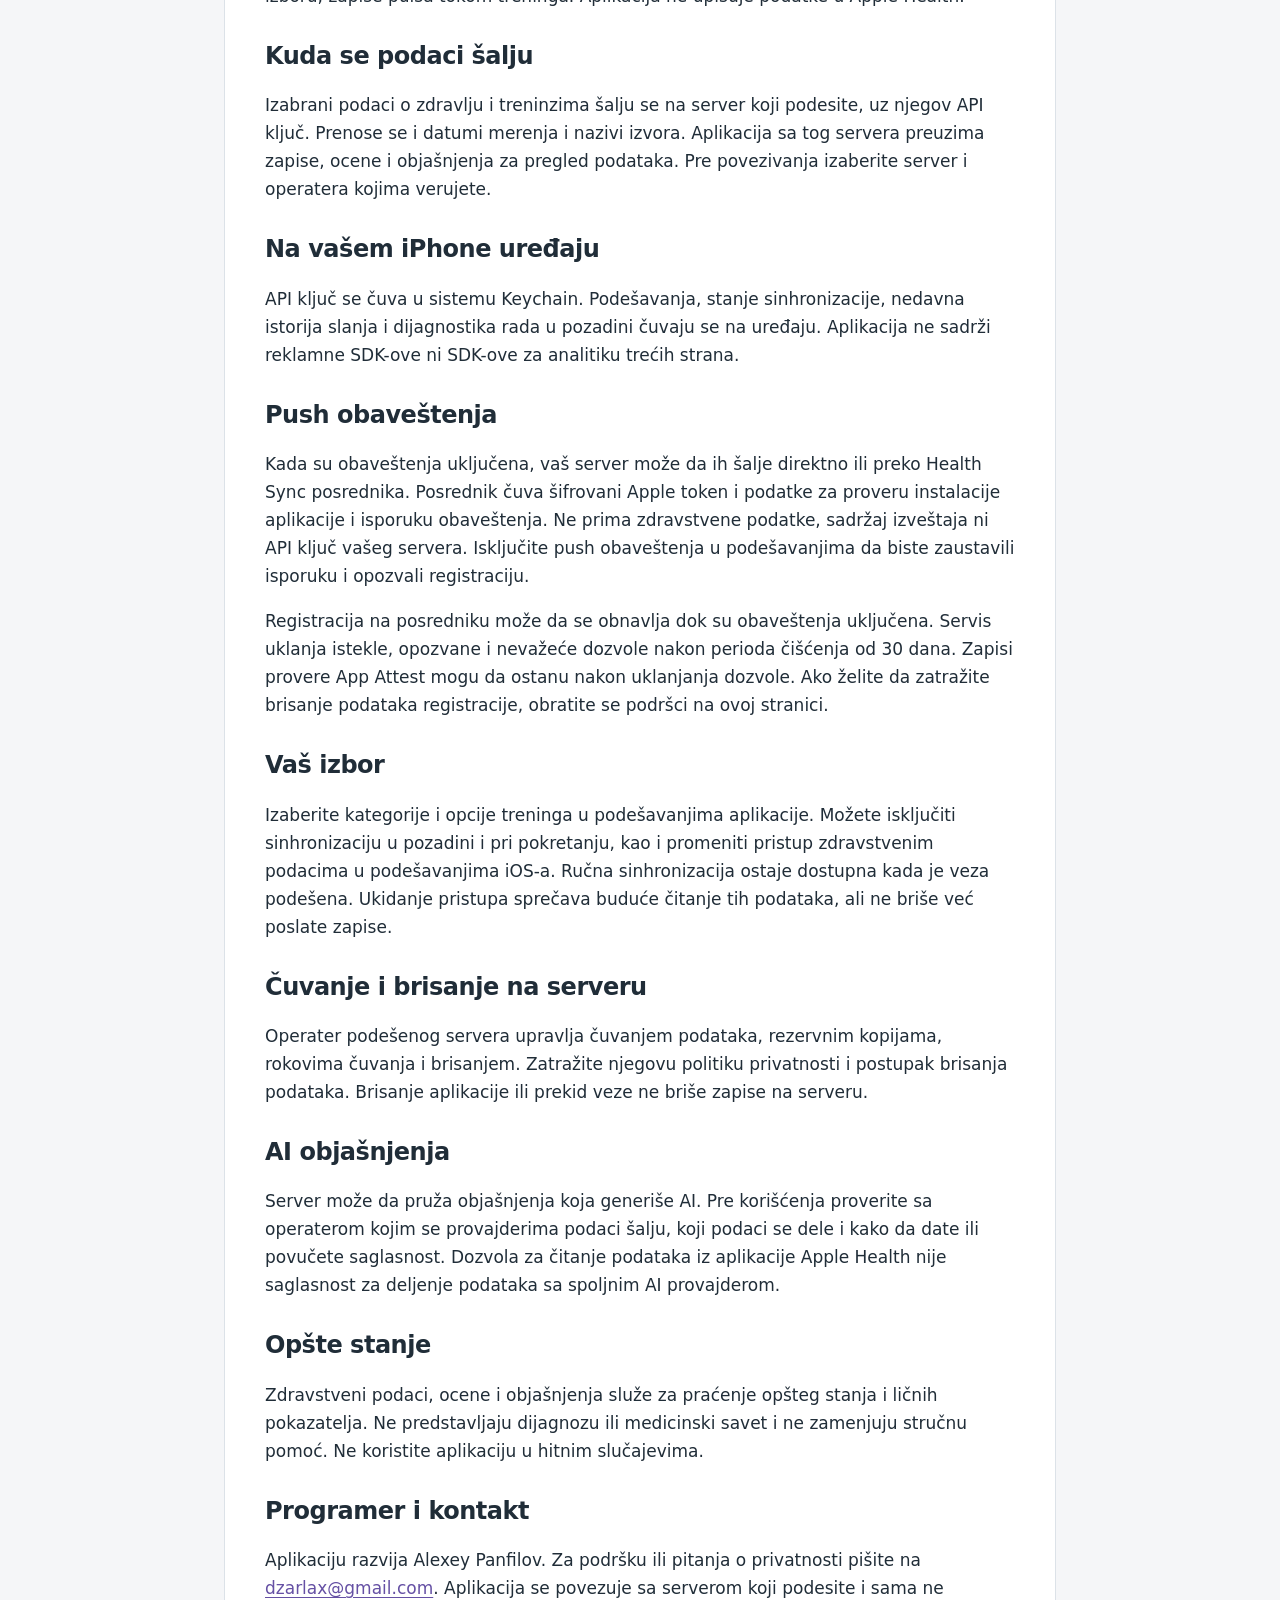
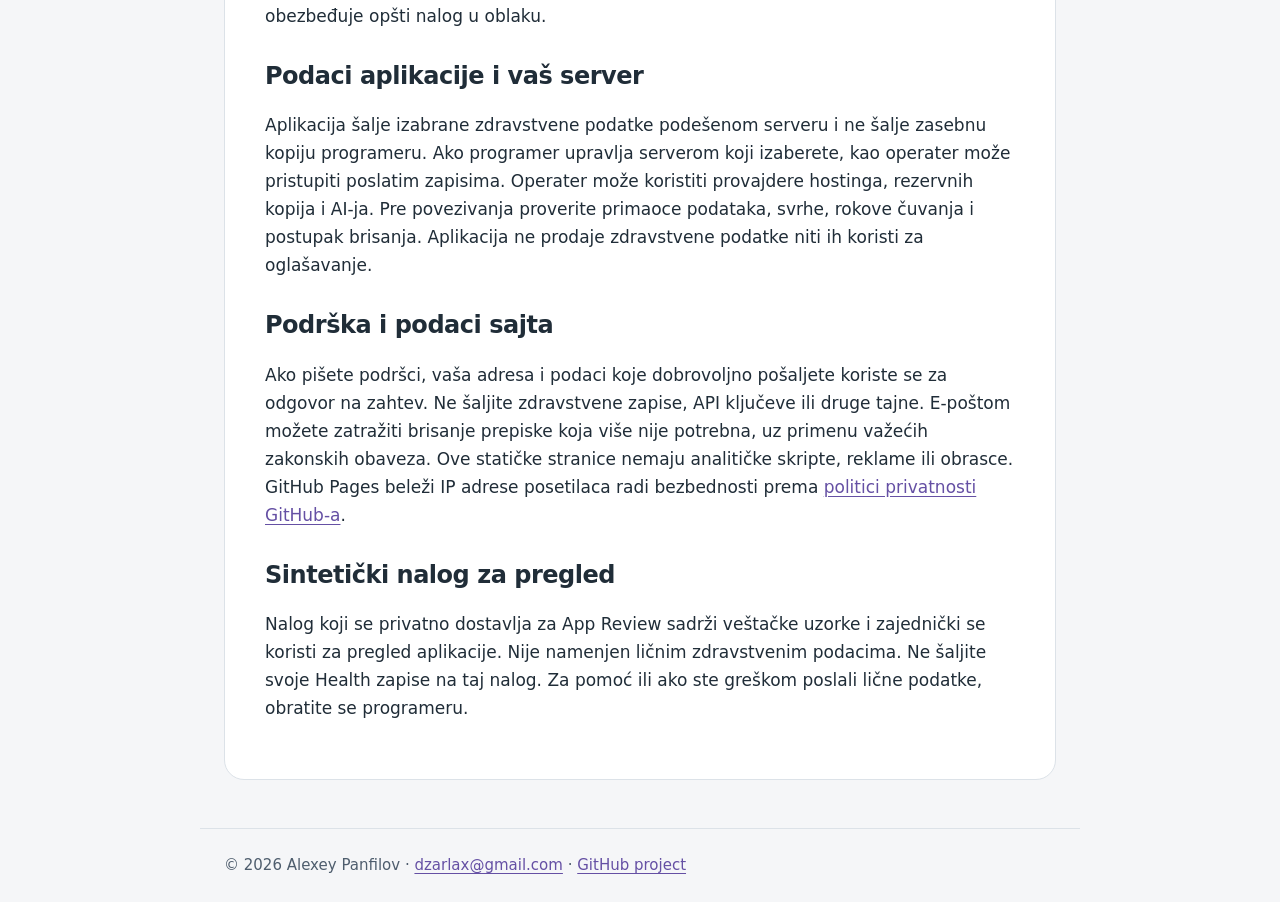
==== commit 36018f14: "docs: describe Health Sync push relay privacy" ====
--- a/privacy.html
+++ b/privacy.html
@@ -1,2 +1,2 @@
 <!doctype html>
-<html lang="en"><head><meta charset="utf-8"><meta name="viewport" content="width=device-width,initial-scale=1"><meta name="description" content="Privacy policy for Sync for Health dash, an iPhone companion to a self-hosted Health Dashboard server."><title>Privacy policy · Sync for Health dash</title><link rel="stylesheet" href="site.css"></head><body><header><a href="index.html">Sync for Health dash</a><nav aria-label="Site"><a href="privacy.html">Privacy</a><a href="support.html">Support</a></nav></header><main><p class="meta">Effective / Обновлено / Ažurirano: 10 November 2026</p><nav class="languages" aria-label="Language"><a href="#en" lang="en">English</a><a href="#ru" lang="ru">Русский</a><a href="#sr" lang="sr">Srpski</a></nav><article id="en" lang="en"><h1>Privacy policy</h1><section><h2>Apple Health access</h2><p>Health Sync reads the Apple Health data you authorize for selected sync categories, including vital signs, activity, sleep, body measurements and other supported metrics. Workout uploads can include workout details and an optional heart-rate timeline. The app does not write records to Apple Health.</p></section><section><h2>Where your data goes</h2><p>Selected health and workout data is uploaded to the server URL you configure using its API key. Uploads include measurement dates and source labels. The app retrieves dashboard records, scores and explanations from that server. Choose a server and operator you trust before connecting.</p></section><section><h2>On your iPhone</h2><p>The API key is stored in Keychain. Preferences, sync progress, recent upload history and background diagnostics are stored on your device. The app does not include advertising or third-party analytics SDKs.</p></section><section><h2>Your choices</h2><p>Choose the categories and workout options in Settings. You can disable background sync and sync on launch, and change Health access in iOS Settings. Manual sync remains available when configured. Revoking Health access prevents future reads of that data; it does not delete records already uploaded.</p></section><section><h2>Server storage &amp; deletion</h2><p>The operator of your configured server controls server storage, backups, retention and deletion. Ask that operator for its privacy policy and deletion process. Deleting this app or disconnecting it does not delete server-held records.</p></section><section><h2>AI explanations</h2><p>Your server may provide AI-generated explanations. Before using them, check with the server operator which providers receive data, what is shared and how to give or withdraw permission. Permission to read Apple Health is separate from permission to share data with an external AI provider.</p></section><section><h2>General wellness</h2><p>Health information, scores and explanations are for general wellness and personal tracking. They are not a diagnosis, medical advice or a substitute for professional care. Do not use this app for emergencies.</p></section><section><h2>Developer &amp; contact</h2><p>This app is developed by Alexey Panfilov. For app support or privacy questions, email <a href="mailto:dzarlax@gmail.com">dzarlax@gmail.com</a>. The app is a companion to a server you configure; the developer does not provide a general hosted account through the app.</p></section><section><h2>App data and your server</h2><p>The app sends selected Health data to the configured server and does not send a separate copy to the developer. If the developer operates the server you choose, that operator can access the uploaded records. Server operators may use hosting, backup and AI providers; ask the operator for the recipients, purposes, retention period and deletion process before connecting. The app does not sell health data or use it for advertising.</p></section><section><h2>Support and website data</h2><p>If you email support, your email address and the information you choose to send are used to respond to your request. Do not include health records, API keys or other secrets. Ask by email to remove correspondence that is no longer needed, subject to any applicable legal requirements. These static pages have no analytics scripts, advertising or forms. GitHub Pages logs visitor IP addresses for security purposes under the <a href="https://docs.github.com/en/site-policy/privacy-policies/github-general-privacy-statement">GitHub Privacy Statement</a>.</p></section><section><h2>Synthetic review account</h2><p>The account supplied privately for App Review contains artificial sample records and is shared for review. It is not a personal health account. Do not upload your own Health data to it. Contact the developer if you need assistance or believe personal information was uploaded by mistake.</p></section></article><article id="ru" lang="ru"><h1>Политика конфиденциальности</h1><section><h2>Доступ к Apple Health</h2><p>Health Sync читает разрешённые вами данные Apple Health для выбранных категорий синхронизации: жизненные показатели, активность, сон, измерения тела и другие поддерживаемые метрики. При отправке тренировок могут передаваться их параметры и, по вашему выбору, записи пульса во время тренировки. Приложение не записывает данные в Apple Health.</p></section><section><h2>Куда отправляются данные</h2><p>Выбранные данные здоровья и тренировок отправляются на указанный вами сервер с использованием его API-ключа. Передаются в том числе даты измерений и названия источников. С этого же сервера приложение получает записи, оценки и пояснения для дашборда. Перед подключением выберите сервер и оператора, которым доверяете.</p></section><section><h2>На вашем iPhone</h2><p>API-ключ хранится в Связке ключей. Настройки, состояние синхронизации, недавняя история отправок и диагностика фоновой работы хранятся на устройстве. В приложение не встроены рекламные SDK и SDK сторонней аналитики.</p></section><section><h2>Ваши настройки</h2><p>Выбирайте категории и параметры тренировок в настройках приложения. Можно отключить фоновую синхронизацию и синхронизацию при запуске, а также изменить доступ к данным здоровья в настройках iOS. После настройки подключения остаётся доступна ручная синхронизация. Отзыв доступа запрещает дальнейшее чтение этих данных, но не удаляет уже отправленные записи.</p></section><section><h2>Хранение и удаление на сервере</h2><p>Оператор указанного вами сервера управляет хранением данных, резервными копиями, сроками хранения и удалением. Уточните у него политику конфиденциальности и порядок удаления данных. Удаление приложения или отключение от сервера не удаляет записи на сервере.</p></section><section><h2>Пояснения AI</h2><p>Сервер может предоставлять пояснения, созданные AI. Перед их использованием уточните у оператора, каким провайдерам передаются данные, какие именно данные передаются и как дать или отозвать согласие. Разрешение на чтение Apple Health не является согласием на передачу данных внешнему AI-провайдеру.</p></section><section><h2>Общее самочувствие</h2><p>Данные здоровья, оценки и пояснения предназначены для наблюдения за общим самочувствием и личными показателями. Они не являются диагнозом, медицинской рекомендацией и не заменяют профессиональную помощь. Не используйте приложение в экстренных ситуациях.</p></section><section><h2>Разработчик и контакты</h2><p>Разработчик приложения — Алексей Панфилов. По вопросам приложения и конфиденциальности пишите на <a href="mailto:dzarlax@gmail.com">dzarlax@gmail.com</a>. Приложение подключается к выбранному вами серверу и само не предоставляет общий облачный аккаунт.</p></section><section><h2>Данные приложения и ваш сервер</h2><p>Приложение отправляет выбранные данные здоровья на настроенный сервер и не отправляет отдельную копию разработчику. Если выбранным сервером управляет разработчик, он как оператор имеет доступ к загруженным записям. Оператор может использовать провайдеров хостинга, резервного копирования и AI. До подключения уточните получателей данных, цели, сроки хранения и порядок удаления. Приложение не продаёт данные здоровья и не использует их для рекламы.</p></section><section><h2>Обращения и данные сайта</h2><p>Если вы пишете в поддержку, ваш адрес и добровольно переданные сведения используются для ответа на запрос. Не присылайте записи здоровья, API-ключи и другие секреты. По электронной почте можно попросить удалить переписку, которая больше не нужна, с учётом применимых требований закона. На этих статических страницах нет аналитических скриптов, рекламы и форм. GitHub Pages сохраняет IP-адреса посетителей для безопасности согласно <a href="https://docs.github.com/en/site-policy/privacy-policies/github-general-privacy-statement">политике GitHub</a>.</p></section><section><h2>Искусственные данные для ревью</h2><p>Аккаунт, который передаётся приватно для App Review, содержит искусственные записи и совместно используется для проверки приложения. Он не предназначен для личных данных здоровья. Не загружайте в него свои записи Health. Если нужна помощь или вы случайно загрузили личные данные, свяжитесь с разработчиком.</p></section></article><article id="sr" lang="sr"><h1>Politika privatnosti</h1><section><h2>Pristup aplikaciji Apple Health</h2><p>Health Sync čita podatke iz aplikacije Apple Health kojima ste dozvolili pristup za izabrane kategorije sinhronizacije: vitalne znake, aktivnost, san, telesna merenja i druge podržane metrike. Prenos treninga može da uključi detalje treninga i, po vašem izboru, zapise pulsa tokom treninga. Aplikacija ne upisuje podatke u Apple Health.</p></section><section><h2>Kuda se podaci šalju</h2><p>Izabrani podaci o zdravlju i treninzima šalju se na server koji podesite, uz njegov API ključ. Prenose se i datumi merenja i nazivi izvora. Aplikacija sa tog servera preuzima zapise, ocene i objašnjenja za pregled podataka. Pre povezivanja izaberite server i operatera kojima verujete.</p></section><section><h2>Na vašem iPhone uređaju</h2><p>API ključ se čuva u sistemu Keychain. Podešavanja, stanje sinhronizacije, nedavna istorija slanja i dijagnostika rada u pozadini čuvaju se na uređaju. Aplikacija ne sadrži reklamne SDK-ove ni SDK-ove za analitiku trećih strana.</p></section><section><h2>Vaš izbor</h2><p>Izaberite kategorije i opcije treninga u podešavanjima aplikacije. Možete isključiti sinhronizaciju u pozadini i pri pokretanju, kao i promeniti pristup zdravstvenim podacima u podešavanjima iOS-a. Ručna sinhronizacija ostaje dostupna kada je veza podešena. Ukidanje pristupa sprečava buduće čitanje tih podataka, ali ne briše već poslate zapise.</p></section><section><h2>Čuvanje i brisanje na serveru</h2><p>Operater podešenog servera upravlja čuvanjem podataka, rezervnim kopijama, rokovima čuvanja i brisanjem. Zatražite njegovu politiku privatnosti i postupak brisanja podataka. Brisanje aplikacije ili prekid veze ne briše zapise na serveru.</p></section><section><h2>AI objašnjenja</h2><p>Server može da pruža objašnjenja koja generiše AI. Pre korišćenja proverite sa operaterom kojim se provajderima podaci šalju, koji podaci se dele i kako da date ili povučete saglasnost. Dozvola za čitanje podataka iz aplikacije Apple Health nije saglasnost za deljenje podataka sa spoljnim AI provajderom.</p></section><section><h2>Opšte stanje</h2><p>Zdravstveni podaci, ocene i objašnjenja služe za praćenje opšteg stanja i ličnih pokazatelja. Ne predstavljaju dijagnozu ili medicinski savet i ne zamenjuju stručnu pomoć. Ne koristite aplikaciju u hitnim slučajevima.</p></section><section><h2>Programer i kontakt</h2><p>Aplikaciju razvija Alexey Panfilov. Za podršku ili pitanja o privatnosti pišite na <a href="mailto:dzarlax@gmail.com">dzarlax@gmail.com</a>. Aplikacija se povezuje sa serverom koji podesite i sama ne obezbeđuje opšti nalog u oblaku.</p></section><section><h2>Podaci aplikacije i vaš server</h2><p>Aplikacija šalje izabrane zdravstvene podatke podešenom serveru i ne šalje zasebnu kopiju programeru. Ako programer upravlja serverom koji izaberete, kao operater može pristupiti poslatim zapisima. Operater može koristiti provajdere hostinga, rezervnih kopija i AI-ja. Pre povezivanja proverite primaoce podataka, svrhe, rokove čuvanja i postupak brisanja. Aplikacija ne prodaje zdravstvene podatke niti ih koristi za oglašavanje.</p></section><section><h2>Podrška i podaci sajta</h2><p>Ako pišete podršci, vaša adresa i podaci koje dobrovoljno pošaljete koriste se za odgovor na zahtev. Ne šaljite zdravstvene zapise, API ključeve ili druge tajne. E-poštom možete zatražiti brisanje prepiske koja više nije potrebna, uz primenu važećih zakonskih obaveza. Ove statičke stranice nemaju analitičke skripte, reklame ili obrasce. GitHub Pages beleži IP adrese posetilaca radi bezbednosti prema <a href="https://docs.github.com/en/site-policy/privacy-policies/github-general-privacy-statement">politici privatnosti GitHub-a</a>.</p></section><section><h2>Sintetički nalog za pregled</h2><p>Nalog koji se privatno dostavlja za App Review sadrži veštačke uzorke i zajednički se koristi za pregled aplikacije. Nije namenjen ličnim zdravstvenim podacima. Ne šaljite svoje Health zapise na taj nalog. Za pomoć ili ako ste greškom poslali lične podatke, obratite se programeru.</p></section></article></main><footer>© 2026 Alexey Panfilov · <a href="mailto:dzarlax@gmail.com">dzarlax@gmail.com</a> · <a href="https://github.com/Dzarlax-AI/health-sync">GitHub project</a></footer></body></html>
+<html lang="en"><head><meta charset="utf-8"><meta name="viewport" content="width=device-width,initial-scale=1"><meta name="description" content="Privacy policy for Sync for Health dash, an iPhone companion to a self-hosted Health Dashboard server."><title>Privacy policy · Sync for Health dash</title><link rel="stylesheet" href="site.css"></head><body><header><a href="index.html">Sync for Health dash</a><nav aria-label="Site"><a href="privacy.html">Privacy</a><a href="support.html">Support</a></nav></header><main><p class="meta">Effective / Обновлено / Ažurirano: 27 November 2026</p><nav class="languages" aria-label="Language"><a href="#en" lang="en">English</a><a href="#ru" lang="ru">Русский</a><a href="#sr" lang="sr">Srpski</a></nav><article id="en" lang="en"><h1>Privacy policy</h1><section><h2>Apple Health access</h2><p>Health Sync reads the Apple Health data you authorize for selected sync categories, including vital signs, activity, sleep, body measurements and other supported metrics. Workout uploads can include workout details and an optional heart-rate timeline. The app does not write records to Apple Health.</p></section><section><h2>Where your data goes</h2><p>Selected health and workout data is uploaded to the server URL you configure using its API key. Uploads include measurement dates and source labels. The app retrieves dashboard records, scores and explanations from that server. Choose a server and operator you trust before connecting.</p></section><section><h2>On your iPhone</h2><p>The API key is stored in Keychain. Preferences, sync progress, recent upload history and background diagnostics are stored on your device. The app does not include advertising or third-party analytics SDKs.</p></section><section><h2>Push notifications</h2><p>When notifications are enabled, your server can deliver push notifications directly or use the Health Sync push relay. The relay stores the encrypted Apple push token and information used to verify the app installation and manage notification delivery. It does not receive Health records, report contents, or your server API key. Turn off push notifications in Settings to stop delivery and revoke the registration.</p><p>Relay registration can be renewed while notifications are enabled. The service removes expired, revoked or invalidated grants after a 30-day cleanup period. App Attest verification records can remain after a grant is removed. Use the support contact on this page to request deletion of relay registration data.</p></section><section><h2>Your choices</h2><p>Choose the categories and workout options in Settings. You can disable background sync and sync on launch, and change Health access in iOS Settings. Manual sync remains available when configured. Revoking Health access prevents future reads of that data; it does not delete records already uploaded.</p></section><section><h2>Server storage &amp; deletion</h2><p>The operator of your configured server controls server storage, backups, retention and deletion. Ask that operator for its privacy policy and deletion process. Deleting this app or disconnecting it does not delete server-held records.</p></section><section><h2>AI explanations</h2><p>Your server may provide AI-generated explanations. Before using them, check with the server operator which providers receive data, what is shared and how to give or withdraw permission. Permission to read Apple Health is separate from permission to share data with an external AI provider.</p></section><section><h2>General wellness</h2><p>Health information, scores and explanations are for general wellness and personal tracking. They are not a diagnosis, medical advice or a substitute for professional care. Do not use this app for emergencies.</p></section><section><h2>Developer &amp; contact</h2><p>This app is developed by Alexey Panfilov. For app support or privacy questions, email <a href="mailto:dzarlax@gmail.com">dzarlax@gmail.com</a>. The app is a companion to a server you configure; the developer does not provide a general hosted account through the app.</p></section><section><h2>App data and your server</h2><p>The app sends selected Health data to the configured server and does not send a separate copy to the developer. If the developer operates the server you choose, that operator can access the uploaded records. Server operators may use hosting, backup and AI providers; ask the operator for the recipients, purposes, retention period and deletion process before connecting. The app does not sell health data or use it for advertising.</p></section><section><h2>Support and website data</h2><p>If you email support, your email address and the information you choose to send are used to respond to your request. Do not include health records, API keys or other secrets. Ask by email to remove correspondence that is no longer needed, subject to any applicable legal requirements. These static pages have no analytics scripts, advertising or forms. GitHub Pages logs visitor IP addresses for security purposes under the <a href="https://docs.github.com/en/site-policy/privacy-policies/github-general-privacy-statement">GitHub Privacy Statement</a>.</p></section><section><h2>Synthetic review account</h2><p>The account supplied privately for App Review contains artificial sample records and is shared for review. It is not a personal health account. Do not upload your own Health data to it. Contact the developer if you need assistance or believe personal information was uploaded by mistake.</p></section></article><article id="ru" lang="ru"><h1>Политика конфиденциальности</h1><section><h2>Доступ к Apple Health</h2><p>Health Sync читает разрешённые вами данные Apple Health для выбранных категорий синхронизации: жизненные показатели, активность, сон, измерения тела и другие поддерживаемые метрики. При отправке тренировок могут передаваться их параметры и, по вашему выбору, записи пульса во время тренировки. Приложение не записывает данные в Apple Health.</p></section><section><h2>Куда отправляются данные</h2><p>Выбранные данные здоровья и тренировок отправляются на указанный вами сервер с использованием его API-ключа. Передаются в том числе даты измерений и названия источников. С этого же сервера приложение получает записи, оценки и пояснения для дашборда. Перед подключением выберите сервер и оператора, которым доверяете.</p></section><section><h2>На вашем iPhone</h2><p>API-ключ хранится в Связке ключей. Настройки, состояние синхронизации, недавняя история отправок и диагностика фоновой работы хранятся на устройстве. В приложение не встроены рекламные SDK и SDK сторонней аналитики.</p></section><section><h2>Push-уведомления</h2><p>Если уведомления включены, ваш сервер может отправлять их напрямую или через Relay Health Sync. Relay хранит зашифрованный токен Apple и данные, необходимые для проверки установки приложения и доставки уведомлений. Данные здоровья, содержимое отчётов и API-ключ вашего сервера в Relay не передаются. Чтобы остановить доставку и отозвать регистрацию, выключите push-уведомления в настройках.</p><p>Регистрация в Relay может продлеваться, пока включены уведомления. Сервис удаляет истёкшие, отозванные и недействительные разрешения после 30-дневного периода очистки. Записи проверки App Attest могут сохраняться после удаления разрешения. Чтобы запросить удаление регистрационных данных Relay, обратитесь по адресу поддержки на этой странице.</p></section><section><h2>Ваши настройки</h2><p>Выбирайте категории и параметры тренировок в настройках приложения. Можно отключить фоновую синхронизацию и синхронизацию при запуске, а также изменить доступ к данным здоровья в настройках iOS. После настройки подключения остаётся доступна ручная синхронизация. Отзыв доступа запрещает дальнейшее чтение этих данных, но не удаляет уже отправленные записи.</p></section><section><h2>Хранение и удаление на сервере</h2><p>Оператор указанного вами сервера управляет хранением данных, резервными копиями, сроками хранения и удалением. Уточните у него политику конфиденциальности и порядок удаления данных. Удаление приложения или отключение от сервера не удаляет записи на сервере.</p></section><section><h2>Пояснения AI</h2><p>Сервер может предоставлять пояснения, созданные AI. Перед их использованием уточните у оператора, каким провайдерам передаются данные, какие именно данные передаются и как дать или отозвать согласие. Разрешение на чтение Apple Health не является согласием на передачу данных внешнему AI-провайдеру.</p></section><section><h2>Общее самочувствие</h2><p>Данные здоровья, оценки и пояснения предназначены для наблюдения за общим самочувствием и личными показателями. Они не являются диагнозом, медицинской рекомендацией и не заменяют профессиональную помощь. Не используйте приложение в экстренных ситуациях.</p></section><section><h2>Разработчик и контакты</h2><p>Разработчик приложения — Алексей Панфилов. По вопросам приложения и конфиденциальности пишите на <a href="mailto:dzarlax@gmail.com">dzarlax@gmail.com</a>. Приложение подключается к выбранному вами серверу и само не предоставляет общий облачный аккаунт.</p></section><section><h2>Данные приложения и ваш сервер</h2><p>Приложение отправляет выбранные данные здоровья на настроенный сервер и не отправляет отдельную копию разработчику. Если выбранным сервером управляет разработчик, он как оператор имеет доступ к загруженным записям. Оператор может использовать провайдеров хостинга, резервного копирования и AI. До подключения уточните получателей данных, цели, сроки хранения и порядок удаления. Приложение не продаёт данные здоровья и не использует их для рекламы.</p></section><section><h2>Обращения и данные сайта</h2><p>Если вы пишете в поддержку, ваш адрес и добровольно переданные сведения используются для ответа на запрос. Не присылайте записи здоровья, API-ключи и другие секреты. По электронной почте можно попросить удалить переписку, которая больше не нужна, с учётом применимых требований закона. На этих статических страницах нет аналитических скриптов, рекламы и форм. GitHub Pages сохраняет IP-адреса посетителей для безопасности согласно <a href="https://docs.github.com/en/site-policy/privacy-policies/github-general-privacy-statement">политике GitHub</a>.</p></section><section><h2>Искусственные данные для ревью</h2><p>Аккаунт, который передаётся приватно для App Review, содержит искусственные записи и совместно используется для проверки приложения. Он не предназначен для личных данных здоровья. Не загружайте в него свои записи Health. Если нужна помощь или вы случайно загрузили личные данные, свяжитесь с разработчиком.</p></section></article><article id="sr" lang="sr"><h1>Politika privatnosti</h1><section><h2>Pristup aplikaciji Apple Health</h2><p>Health Sync čita podatke iz aplikacije Apple Health kojima ste dozvolili pristup za izabrane kategorije sinhronizacije: vitalne znake, aktivnost, san, telesna merenja i druge podržane metrike. Prenos treninga može da uključi detalje treninga i, po vašem izboru, zapise pulsa tokom treninga. Aplikacija ne upisuje podatke u Apple Health.</p></section><section><h2>Kuda se podaci šalju</h2><p>Izabrani podaci o zdravlju i treninzima šalju se na server koji podesite, uz njegov API ključ. Prenose se i datumi merenja i nazivi izvora. Aplikacija sa tog servera preuzima zapise, ocene i objašnjenja za pregled podataka. Pre povezivanja izaberite server i operatera kojima verujete.</p></section><section><h2>Na vašem iPhone uređaju</h2><p>API ključ se čuva u sistemu Keychain. Podešavanja, stanje sinhronizacije, nedavna istorija slanja i dijagnostika rada u pozadini čuvaju se na uređaju. Aplikacija ne sadrži reklamne SDK-ove ni SDK-ove za analitiku trećih strana.</p></section><section><h2>Push obaveštenja</h2><p>Kada su obaveštenja uključena, vaš server može da ih šalje direktno ili preko Health Sync posrednika. Posrednik čuva šifrovani Apple token i podatke za proveru instalacije aplikacije i isporuku obaveštenja. Ne prima zdravstvene podatke, sadržaj izveštaja ni API ključ vašeg servera. Isključite push obaveštenja u podešavanjima da biste zaustavili isporuku i opozvali registraciju.</p><p>Registracija na posredniku može da se obnavlja dok su obaveštenja uključena. Servis uklanja istekle, opozvane i nevažeće dozvole nakon perioda čišćenja od 30 dana. Zapisi provere App Attest mogu da ostanu nakon uklanjanja dozvole. Ako želite da zatražite brisanje podataka registracije, obratite se podršci na ovoj stranici.</p></section><section><h2>Vaš izbor</h2><p>Izaberite kategorije i opcije treninga u podešavanjima aplikacije. Možete isključiti sinhronizaciju u pozadini i pri pokretanju, kao i promeniti pristup zdravstvenim podacima u podešavanjima iOS-a. Ručna sinhronizacija ostaje dostupna kada je veza podešena. Ukidanje pristupa sprečava buduće čitanje tih podataka, ali ne briše već poslate zapise.</p></section><section><h2>Čuvanje i brisanje na serveru</h2><p>Operater podešenog servera upravlja čuvanjem podataka, rezervnim kopijama, rokovima čuvanja i brisanjem. Zatražite njegovu politiku privatnosti i postupak brisanja podataka. Brisanje aplikacije ili prekid veze ne briše zapise na serveru.</p></section><section><h2>AI objašnjenja</h2><p>Server može da pruža objašnjenja koja generiše AI. Pre korišćenja proverite sa operaterom kojim se provajderima podaci šalju, koji podaci se dele i kako da date ili povučete saglasnost. Dozvola za čitanje podataka iz aplikacije Apple Health nije saglasnost za deljenje podataka sa spoljnim AI provajderom.</p></section><section><h2>Opšte stanje</h2><p>Zdravstveni podaci, ocene i objašnjenja služe za praćenje opšteg stanja i ličnih pokazatelja. Ne predstavljaju dijagnozu ili medicinski savet i ne zamenjuju stručnu pomoć. Ne koristite aplikaciju u hitnim slučajevima.</p></section><section><h2>Programer i kontakt</h2><p>Aplikaciju razvija Alexey Panfilov. Za podršku ili pitanja o privatnosti pišite na <a href="mailto:dzarlax@gmail.com">dzarlax@gmail.com</a>. Aplikacija se povezuje sa serverom koji podesite i sama ne obezbeđuje opšti nalog u oblaku.</p></section><section><h2>Podaci aplikacije i vaš server</h2><p>Aplikacija šalje izabrane zdravstvene podatke podešenom serveru i ne šalje zasebnu kopiju programeru. Ako programer upravlja serverom koji izaberete, kao operater može pristupiti poslatim zapisima. Operater može koristiti provajdere hostinga, rezervnih kopija i AI-ja. Pre povezivanja proverite primaoce podataka, svrhe, rokove čuvanja i postupak brisanja. Aplikacija ne prodaje zdravstvene podatke niti ih koristi za oglašavanje.</p></section><section><h2>Podrška i podaci sajta</h2><p>Ako pišete podršci, vaša adresa i podaci koje dobrovoljno pošaljete koriste se za odgovor na zahtev. Ne šaljite zdravstvene zapise, API ključeve ili druge tajne. E-poštom možete zatražiti brisanje prepiske koja više nije potrebna, uz primenu važećih zakonskih obaveza. Ove statičke stranice nemaju analitičke skripte, reklame ili obrasce. GitHub Pages beleži IP adrese posetilaca radi bezbednosti prema <a href="https://docs.github.com/en/site-policy/privacy-policies/github-general-privacy-statement">politici privatnosti GitHub-a</a>.</p></section><section><h2>Sintetički nalog za pregled</h2><p>Nalog koji se privatno dostavlja za App Review sadrži veštačke uzorke i zajednički se koristi za pregled aplikacije. Nije namenjen ličnim zdravstvenim podacima. Ne šaljite svoje Health zapise na taj nalog. Za pomoć ili ako ste greškom poslali lične podatke, obratite se programeru.</p></section></article></main><footer>© 2026 Alexey Panfilov · <a href="mailto:dzarlax@gmail.com">dzarlax@gmail.com</a> · <a href="https://github.com/Dzarlax-AI/health-sync">GitHub project</a></footer></body></html>
